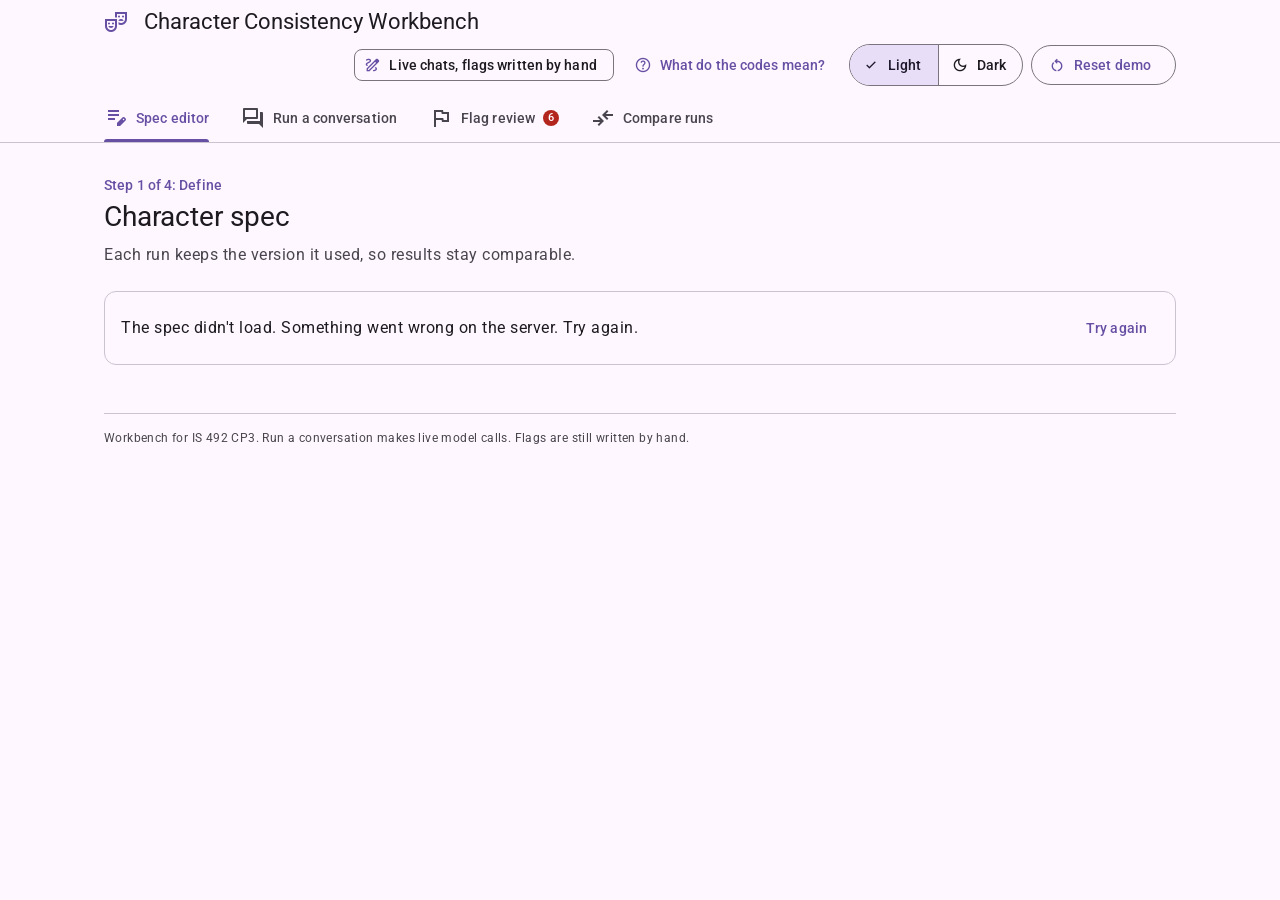
==== app/static/index.html @ c2ab855d "CP3 M2: get a chat in" ====
<!doctype html>
<html lang="en">
<head>
  <meta charset="utf-8">
  <meta name="viewport" content="width=device-width, initial-scale=1">
  <title>Character Consistency Workbench</title>
  <meta name="description" content="Workbench for IS 492 CP3: define, stress-test, diagnose, and repair an AI character.">

  <link rel="preconnect" href="https://fonts.googleapis.com">
  <link rel="preconnect" href="https://fonts.gstatic.com" crossorigin>
  <link rel="stylesheet" href="https://fonts.googleapis.com/css2?family=Roboto:wght@400;500;700&display=swap">
  <link rel="stylesheet" href="https://fonts.googleapis.com/css2?family=Material+Symbols+Outlined:opsz,wght,FILL,GRAD@24,400,0..1,0&display=block">
  <link rel="stylesheet" href="styles.css">
</head>
<body>
  <header class="app-header" id="app-header">
    <div class="app-header__inner">
      <div class="top-app-bar">
        <span class="icon top-app-bar__icon" aria-hidden="true">theater_comedy</span>
        <p class="top-app-bar__title">Character Consistency Workbench</p>
        <div class="top-app-bar__actions">
          <span class="chip chip--icon-leading">
            <span class="icon" aria-hidden="true">draw</span>
            <span>Live chats, flags written by hand</span>
          </span>
          <button type="button" class="btn btn--text btn--icon-leading" data-action="show-codes" aria-haspopup="dialog">
            <span class="icon" aria-hidden="true">help</span>
            <span>What do the codes mean?</span>
          </button>
          <div class="segmented" role="group" aria-label="Theme">
            <button type="button" class="segmented__button" data-action="set-theme" data-theme-choice="light"
              data-icon="light_mode" aria-pressed="true">
              <span class="icon" aria-hidden="true">check</span>
              <span>Light</span>
            </button>
            <button type="button" class="segmented__button" data-action="set-theme" data-theme-choice="dark"
              data-icon="dark_mode" aria-pressed="false">
              <span class="icon" aria-hidden="true">dark_mode</span>
              <span>Dark</span>
            </button>
          </div>
          <button type="button" class="btn btn--outlined btn--icon-leading" id="reset-demo" aria-haspopup="dialog">
            <span class="icon" aria-hidden="true">restart_alt</span>
            <span>Reset demo</span>
          </button>
        </div>
      </div>

      <div class="tabs" role="tablist" aria-label="Workbench screens">
        <button type="button" class="tab" role="tab" id="tab-define" data-screen="define" aria-controls="panel-define" aria-selected="true" tabindex="0">
          <span class="icon" aria-hidden="true">edit_note</span>
          <span>Spec editor</span>
        </button>
        <button type="button" class="tab" role="tab" id="tab-run" data-screen="run" aria-controls="panel-run" aria-selected="false" tabindex="-1">
          <span class="icon" aria-hidden="true">forum</span>
          <span>Run a conversation</span>
        </button>
        <button type="button" class="tab" role="tab" id="tab-diagnose" data-screen="diagnose" aria-controls="panel-diagnose" aria-selected="false" tabindex="-1">
          <span class="icon" aria-hidden="true">flag</span>
          <span>Flag review</span>
          <!-- How many flags still need the creator's call. app.js fills it. -->
          <span class="badge" data-todo-badge aria-hidden="true" hidden></span>
          <span class="visually-hidden" data-todo-label></span>
        </button>
        <button type="button" class="tab" role="tab" id="tab-compare" data-screen="compare" aria-controls="panel-compare" aria-selected="false" tabindex="-1">
          <span class="icon" aria-hidden="true">compare_arrows</span>
          <span>Compare runs</span>
        </button>
      </div>
    </div>
  </header>

  <main class="app-main" id="main">
    <noscript>
      <p class="load-error">The workbench needs JavaScript. Turn it on and reload the page.</p>
    </noscript>

    <section class="screen" id="panel-define" role="tabpanel" aria-labelledby="tab-define" tabindex="0" hidden>
      <p class="screen__step">Step 1 of 4: Define</p>
      <h1 class="screen__title screen__title--with-chip" tabindex="-1">
        <span>Character spec</span>
        <span class="chip" data-spec-version hidden></span>
      </h1>
      <p class="screen__lede">Each run keeps the version it used, so results stay comparable.</p>
      <div class="screen__body" data-screen-body></div>
    </section>

    <section class="screen" id="panel-run" role="tabpanel" aria-labelledby="tab-run" tabindex="0" hidden>
      <p class="screen__step">Step 2 of 4: Stress-test</p>
      <h1 class="screen__title" tabindex="-1">Run a conversation</h1>
      <p class="screen__lede">Run a test script against the spec and watch each reply arrive as the model writes it, or import a saved chat.</p>
      <div class="screen__body" data-screen-body></div>
    </section>

    <section class="screen" id="panel-diagnose" role="tabpanel" aria-labelledby="tab-diagnose" tabindex="0" hidden>
      <p class="screen__step">Step 3 of 4: Diagnose</p>
      <h1 class="screen__title" tabindex="-1">Flag review</h1>
      <p class="screen__lede">The AI proposes flags and shows its evidence. You decide whether each one is a real failure.</p>
      <div class="screen__body" data-screen-body></div>
    </section>

    <section class="screen" id="panel-compare" role="tabpanel" aria-labelledby="tab-compare" tabindex="0" hidden>
      <p class="screen__step">Step 4 of 4: Repair</p>
      <h1 class="screen__title" tabindex="-1">Same script, same spec, different results.</h1>
      <p class="screen__lede">Each chat used the same test script and the same spec version. Flags you overrode on Flag review don't count as breaks.</p>
      <div class="screen__body" data-screen-body></div>
    </section>
  </main>

  <footer class="app-footer">
    <p>Workbench for IS 492 CP3. Run a conversation makes live model calls. Flags are still written by hand.</p>
  </footer>

  <div class="snackbar" id="snackbar" role="status" aria-live="polite" aria-atomic="true"></div>
  <div class="visually-hidden" id="announcer" role="status" aria-live="polite" aria-atomic="true"></div>
  <!-- One shared tooltip. Its text is also in each element's accessible name,
       so screen readers skip this copy. -->
  <div class="tooltip" id="tooltip" aria-hidden="true" hidden></div>

  <dialog class="dialog" id="reset-dialog" aria-labelledby="reset-dialog-title" aria-describedby="reset-dialog-text">
    <form method="dialog">
      <h2 class="dialog__headline" id="reset-dialog-title">Reset the demo?</h2>
      <p class="dialog__content" id="reset-dialog-text">This clears your decisions and reasons on Flag review, stops any reply that is streaming, and brings back the starting flags. Saved chats and spec versions stay, and unsaved spec edits are lost. You can't undo this.</p>
      <div class="dialog__actions">
        <button type="submit" class="btn btn--text" value="cancel" autofocus>Cancel</button>
        <button type="submit" class="btn btn--text" value="reset">Reset</button>
      </div>
    </form>
  </dialog>

  <dialog class="dialog" id="discard-spec-dialog" aria-labelledby="discard-spec-title" aria-describedby="discard-spec-text">
    <form method="dialog">
      <h2 class="dialog__headline" id="discard-spec-title">Discard your changes?</h2>
      <p class="dialog__content" id="discard-spec-text">Your edits will be lost. Saved versions stay as they are.</p>
      <div class="dialog__actions">
        <button type="submit" class="btn btn--text" value="keep" autofocus>Keep editing</button>
        <button type="submit" class="btn btn--text" value="discard">Discard</button>
      </div>
    </form>
  </dialog>

  <dialog class="dialog" id="codes-dialog" aria-labelledby="codes-title">
    <h2 class="dialog__headline" id="codes-title">What the codes mean</h2>
    <div class="dialog__content codes">
      <section aria-labelledby="codes-scenarios">
        <h3 class="codes__title" id="codes-scenarios">Scenarios</h3>
        <p>T is a typical case, E an edge case, and F a failure case. T1 is a normal chat, T2 reviewing a transcript, E1 a long chat, E2 an emotional chat, F1 "you're an AI," and F2 things Harry can't know yet.</p>
      </section>
      <section aria-labelledby="codes-lines">
        <h3 class="codes__title" id="codes-lines">Spec lines</h3>
        <p>C is a canon fact, R a relationship, K a knowledge limit, and B a behavior rule. So K2 is knowledge-limit line 2.</p>
      </section>
      <section aria-labelledby="codes-chats">
        <h3 class="codes__title" id="codes-chats">Chats</h3>
        <p>The tool code, then the scenario. CLA is Claude, GPT is ChatGPT, and GEM is Gemini, so CLA-F2 is Claude running F2.</p>
      </section>
    </div>
    <form method="dialog" class="dialog__actions">
      <button type="submit" class="btn btn--text" autofocus>Close</button>
    </form>
  </dialog>

  <!-- Import a chat. app.js draws the body each time the dialog opens. Only
       Cancel closes it by itself; Preview and Import wait for the server. -->
  <dialog class="dialog dialog--import" id="import-dialog" aria-labelledby="import-dialog-title">
    <h2 class="dialog__headline" id="import-dialog-title">Import a chat</h2>
    <div class="dialog__content import" data-import-body></div>
    <div class="dialog__actions">
      <form method="dialog">
        <button type="submit" class="btn btn--text" value="cancel">Cancel</button>
      </form>
      <button type="button" class="btn btn--text" data-action="preview-import">Preview</button>
      <button type="button" class="btn btn--filled" data-action="confirm-import">Import</button>
    </div>
  </dialog>

  <dialog class="side-sheet" id="citing-flags-sheet" aria-labelledby="citing-flags-title">
    <div class="side-sheet__header">
      <h2 class="side-sheet__title" id="citing-flags-title">Flags that cite this line</h2>
      <form method="dialog">
        <button type="submit" class="btn btn--text">Close</button>
      </form>
    </div>
    <div class="side-sheet__body" data-sheet-body></div>
  </dialog>

  <script src="data.js"></script>
  <script src="api.js"></script>
  <script src="app.js"></script>
</body>
</html>
---- app/static/styles.css ----
/*
  Character Consistency Workbench: CP2 prototype styles

  Built on Google Material 3 (m3.material.io):
    1. Tokens: baseline light color scheme, type scale, shape, elevation,
       state layers, and motion, named after the M3 tokens
    2. Base and layout
    3. Components: top app bar, tabs, buttons, cards, chips, outlined text
       field, dialog, side sheet, snackbar
    4. Screens: layout that belongs to one screen
    5. Window sizes and reduced motion
*/

/* 1. Tokens ================================================================ */

:root {
  /* Native controls (select lists, scrollbars, checkboxes) follow the theme */
  color-scheme: light;

  /* Color: M3 baseline scheme, light (values from Material Web's baseline tokens) */
  --md-sys-color-primary: #6750a4;
  --md-sys-color-on-primary: #ffffff;
  --md-sys-color-primary-container: #eaddff;
  --md-sys-color-on-primary-container: #21005d;
  --md-sys-color-primary-fixed: #eaddff;
  --md-sys-color-primary-fixed-dim: #d0bcff;
  --md-sys-color-on-primary-fixed: #21005d;
  --md-sys-color-on-primary-fixed-variant: #4f378b;
  --md-sys-color-inverse-primary: #d0bcff;
  --md-sys-color-secondary: #625b71;
  --md-sys-color-on-secondary: #ffffff;
  --md-sys-color-secondary-container: #e8def8;
  --md-sys-color-on-secondary-container: #1d192b;
  --md-sys-color-secondary-fixed: #e8def8;
  --md-sys-color-secondary-fixed-dim: #ccc2dc;
  --md-sys-color-on-secondary-fixed: #1d192b;
  --md-sys-color-on-secondary-fixed-variant: #4a4458;
  --md-sys-color-tertiary: #7d5260;
  --md-sys-color-on-tertiary: #ffffff;
  --md-sys-color-tertiary-container: #ffd8e4;
  --md-sys-color-on-tertiary-container: #31111d;
  --md-sys-color-tertiary-fixed: #ffd8e4;
  --md-sys-color-tertiary-fixed-dim: #efb8c8;
  --md-sys-color-on-tertiary-fixed: #31111d;
  --md-sys-color-on-tertiary-fixed-variant: #633b48;
  --md-sys-color-error: #b3261e;
  --md-sys-color-on-error: #ffffff;
  --md-sys-color-error-container: #f9dedc;
  --md-sys-color-on-error-container: #410e0b;
  --md-sys-color-background: #fef7ff;
  --md-sys-color-on-background: #1d1b20;
  --md-sys-color-surface: #fef7ff;
  --md-sys-color-on-surface: #1d1b20;
  --md-sys-color-surface-variant: #e7e0ec;
  --md-sys-color-on-surface-variant: #49454f;
  --md-sys-color-surface-dim: #ded8e1;
  --md-sys-color-surface-bright: #fef7ff;
  --md-sys-color-surface-container-lowest: #ffffff;
  --md-sys-color-surface-container-low: #f7f2fa;
  --md-sys-color-surface-container: #f3edf7;
  --md-sys-color-surface-container-high: #ece6f0;
  --md-sys-color-surface-container-highest: #e6e0e9;
  --md-sys-color-surface-tint: #6750a4;
  --md-sys-color-inverse-surface: #322f35;
  --md-sys-color-inverse-on-surface: #f5eff7;
  --md-sys-color-outline: #79747e;
  --md-sys-color-outline-variant: #cac4d0;
  --md-sys-color-shadow: #000000;
  --md-sys-color-scrim: #000000;

  /* Typeface: Roboto, with system fallbacks */
  --md-ref-typeface-brand: "Roboto", system-ui, -apple-system, "Segoe UI", Arial, sans-serif;
  --md-ref-typeface-plain: "Roboto", system-ui, -apple-system, "Segoe UI", Arial, sans-serif;

  /* Type scale: size, line height, weight, and tracking for each M3 role */
  --md-sys-typescale-display-large-size: 3.5625rem;
  --md-sys-typescale-display-large-line-height: 4rem;
  --md-sys-typescale-display-large-weight: 400;
  --md-sys-typescale-display-large-tracking: -0.25px;
  --md-sys-typescale-display-medium-size: 2.8125rem;
  --md-sys-typescale-display-medium-line-height: 3.25rem;
  --md-sys-typescale-display-medium-weight: 400;
  --md-sys-typescale-display-medium-tracking: 0;
  --md-sys-typescale-display-small-size: 2.25rem;
  --md-sys-typescale-display-small-line-height: 2.75rem;
  --md-sys-typescale-display-small-weight: 400;
  --md-sys-typescale-display-small-tracking: 0;
  --md-sys-typescale-headline-large-size: 2rem;
  --md-sys-typescale-headline-large-line-height: 2.5rem;
  --md-sys-typescale-headline-large-weight: 400;
  --md-sys-typescale-headline-large-tracking: 0;
  --md-sys-typescale-headline-medium-size: 1.75rem;
  --md-sys-typescale-headline-medium-line-height: 2.25rem;
  --md-sys-typescale-headline-medium-weight: 400;
  --md-sys-typescale-headline-medium-tracking: 0;
  --md-sys-typescale-headline-small-size: 1.5rem;
  --md-sys-typescale-headline-small-line-height: 2rem;
  --md-sys-typescale-headline-small-weight: 400;
  --md-sys-typescale-headline-small-tracking: 0;
  --md-sys-typescale-title-large-size: 1.375rem;
  --md-sys-typescale-title-large-line-height: 1.75rem;
  --md-sys-typescale-title-large-weight: 400;
  --md-sys-typescale-title-large-tracking: 0;
  --md-sys-typescale-title-medium-size: 1rem;
  --md-sys-typescale-title-medium-line-height: 1.5rem;
  --md-sys-typescale-title-medium-weight: 500;
  --md-sys-typescale-title-medium-tracking: 0.15px;
  --md-sys-typescale-title-small-size: 0.875rem;
  --md-sys-typescale-title-small-line-height: 1.25rem;
  --md-sys-typescale-title-small-weight: 500;
  --md-sys-typescale-title-small-tracking: 0.1px;
  --md-sys-typescale-body-large-size: 1rem;
  --md-sys-typescale-body-large-line-height: 1.5rem;
  --md-sys-typescale-body-large-weight: 400;
  --md-sys-typescale-body-large-tracking: 0.5px;
  --md-sys-typescale-body-medium-size: 0.875rem;
  --md-sys-typescale-body-medium-line-height: 1.25rem;
  --md-sys-typescale-body-medium-weight: 400;
  --md-sys-typescale-body-medium-tracking: 0.25px;
  --md-sys-typescale-body-small-size: 0.75rem;
  --md-sys-typescale-body-small-line-height: 1rem;
  --md-sys-typescale-body-small-weight: 400;
  --md-sys-typescale-body-small-tracking: 0.4px;
  --md-sys-typescale-label-large-size: 0.875rem;
  --md-sys-typescale-label-large-line-height: 1.25rem;
  --md-sys-typescale-label-large-weight: 500;
  --md-sys-typescale-label-large-tracking: 0.1px;
  --md-sys-typescale-label-medium-size: 0.75rem;
  --md-sys-typescale-label-medium-line-height: 1rem;
  --md-sys-typescale-label-medium-weight: 500;
  --md-sys-typescale-label-medium-tracking: 0.5px;
  --md-sys-typescale-label-small-size: 0.6875rem;
  --md-sys-typescale-label-small-line-height: 1rem;
  --md-sys-typescale-label-small-weight: 500;
  --md-sys-typescale-label-small-tracking: 0.5px;

  /* Shape: corner radius scale */
  --md-sys-shape-corner-none: 0;
  --md-sys-shape-corner-extra-small: 4px;
  --md-sys-shape-corner-small: 8px;
  --md-sys-shape-corner-medium: 12px;
  --md-sys-shape-corner-large: 16px;
  --md-sys-shape-corner-extra-large: 28px;
  --md-sys-shape-corner-full: 9999px;

  /* Elevation: M3 shadow levels */
  --md-sys-elevation-level0: none;
  --md-sys-elevation-level1: 0 1px 2px 0 rgb(0 0 0 / 0.3), 0 1px 3px 1px rgb(0 0 0 / 0.15);
  --md-sys-elevation-level2: 0 1px 2px 0 rgb(0 0 0 / 0.3), 0 2px 6px 2px rgb(0 0 0 / 0.15);
  --md-sys-elevation-level3: 0 1px 3px 0 rgb(0 0 0 / 0.3), 0 4px 8px 3px rgb(0 0 0 / 0.15);

  /* State layers: opacity of the overlay on hover, focus, and press */
  --md-sys-state-hover-state-layer-opacity: 0.08;
  --md-sys-state-focus-state-layer-opacity: 0.1;
  --md-sys-state-pressed-state-layer-opacity: 0.1;

  /* Motion */
  --md-sys-motion-easing-standard: cubic-bezier(0.2, 0, 0, 1);
  --md-sys-motion-easing-emphasized-decelerate: cubic-bezier(0.05, 0.7, 0.1, 1);
  --md-sys-motion-easing-emphasized-accelerate: cubic-bezier(0.3, 0, 0.8, 0.15);
  --md-sys-motion-duration-short2: 100ms;
  --md-sys-motion-duration-short4: 200ms;
  --md-sys-motion-duration-medium2: 300ms;
  --md-sys-motion-duration-medium4: 400ms;

  /* App helpers (not M3 tokens) ------------------------------------------- */

  /* Shorthands for the font property, built from the type scale above */
  --type-display-large: var(--md-sys-typescale-display-large-weight) var(--md-sys-typescale-display-large-size) / var(--md-sys-typescale-display-large-line-height) var(--md-ref-typeface-brand);
  --type-display-medium: var(--md-sys-typescale-display-medium-weight) var(--md-sys-typescale-display-medium-size) / var(--md-sys-typescale-display-medium-line-height) var(--md-ref-typeface-brand);
  --type-display-small: var(--md-sys-typescale-display-small-weight) var(--md-sys-typescale-display-small-size) / var(--md-sys-typescale-display-small-line-height) var(--md-ref-typeface-brand);
  --type-headline-large: var(--md-sys-typescale-headline-large-weight) var(--md-sys-typescale-headline-large-size) / var(--md-sys-typescale-headline-large-line-height) var(--md-ref-typeface-brand);
  --type-headline-medium: var(--md-sys-typescale-headline-medium-weight) var(--md-sys-typescale-headline-medium-size) / var(--md-sys-typescale-headline-medium-line-height) var(--md-ref-typeface-brand);
  --type-headline-small: var(--md-sys-typescale-headline-small-weight) var(--md-sys-typescale-headline-small-size) / var(--md-sys-typescale-headline-small-line-height) var(--md-ref-typeface-brand);
  --type-title-large: var(--md-sys-typescale-title-large-weight) var(--md-sys-typescale-title-large-size) / var(--md-sys-typescale-title-large-line-height) var(--md-ref-typeface-brand);
  --type-title-medium: var(--md-sys-typescale-title-medium-weight) var(--md-sys-typescale-title-medium-size) / var(--md-sys-typescale-title-medium-line-height) var(--md-ref-typeface-plain);
  --type-title-small: var(--md-sys-typescale-title-small-weight) var(--md-sys-typescale-title-small-size) / var(--md-sys-typescale-title-small-line-height) var(--md-ref-typeface-plain);
  --type-body-large: var(--md-sys-typescale-body-large-weight) var(--md-sys-typescale-body-large-size) / var(--md-sys-typescale-body-large-line-height) var(--md-ref-typeface-plain);
  --type-body-medium: var(--md-sys-typescale-body-medium-weight) var(--md-sys-typescale-body-medium-size) / var(--md-sys-typescale-body-medium-line-height) var(--md-ref-typeface-plain);
  --type-body-small: var(--md-sys-typescale-body-small-weight) var(--md-sys-typescale-body-small-size) / var(--md-sys-typescale-body-small-line-height) var(--md-ref-typeface-plain);
  --type-label-large: var(--md-sys-typescale-label-large-weight) var(--md-sys-typescale-label-large-size) / var(--md-sys-typescale-label-large-line-height) var(--md-ref-typeface-plain);
  --type-label-medium: var(--md-sys-typescale-label-medium-weight) var(--md-sys-typescale-label-medium-size) / var(--md-sys-typescale-label-medium-line-height) var(--md-ref-typeface-plain);
  --type-label-small: var(--md-sys-typescale-label-small-weight) var(--md-sys-typescale-label-small-size) / var(--md-sys-typescale-label-small-line-height) var(--md-ref-typeface-plain);

  /* Layout: page margin follows the M3 window size classes (see section 5) */
  --app-margin: 16px;
  --app-content-max: 1120px;

  /* Height of the sticky header. app.js measures it and keeps this current. */
  --app-header-height: 7rem;

  /* The floating label of a text field covers the outline with this color,
     so it has to match whatever the field sits on. Cards and dialogs reset it. */
  --field-label-bg: var(--md-sys-color-surface);
}

/* Dark theme: the M3 baseline dark scheme. app.js sets data-theme on <html>
   from the system setting, or from the Light and Dark buttons in the top bar.
   Every color below the tokens comes from these roles, so nothing else
   needs a dark version. */
:root[data-theme="dark"] {
  color-scheme: dark;
  --md-sys-color-primary: #d0bcff;
  --md-sys-color-on-primary: #381e72;
  --md-sys-color-primary-container: #4f378b;
  --md-sys-color-on-primary-container: #eaddff;
  --md-sys-color-primary-fixed: #eaddff;
  --md-sys-color-primary-fixed-dim: #d0bcff;
  --md-sys-color-on-primary-fixed: #21005d;
  --md-sys-color-on-primary-fixed-variant: #4f378b;
  --md-sys-color-inverse-primary: #6750a4;
  --md-sys-color-secondary: #ccc2dc;
  --md-sys-color-on-secondary: #332d41;
  --md-sys-color-secondary-container: #4a4458;
  --md-sys-color-on-secondary-container: #e8def8;
  --md-sys-color-secondary-fixed: #e8def8;
  --md-sys-color-secondary-fixed-dim: #ccc2dc;
  --md-sys-color-on-secondary-fixed: #1d192b;
  --md-sys-color-on-secondary-fixed-variant: #4a4458;
  --md-sys-color-tertiary: #efb8c8;
  --md-sys-color-on-tertiary: #492532;
  --md-sys-color-tertiary-container: #633b48;
  --md-sys-color-on-tertiary-container: #ffd8e4;
  --md-sys-color-tertiary-fixed: #ffd8e4;
  --md-sys-color-tertiary-fixed-dim: #efb8c8;
  --md-sys-color-on-tertiary-fixed: #31111d;
  --md-sys-color-on-tertiary-fixed-variant: #633b48;
  --md-sys-color-error: #f2b8b5;
  --md-sys-color-on-error: #601410;
  --md-sys-color-error-container: #8c1d18;
  --md-sys-color-on-error-container: #f9dedc;
  --md-sys-color-background: #141218;
  --md-sys-color-on-background: #e6e0e9;
  --md-sys-color-surface: #141218;
  --md-sys-color-on-surface: #e6e0e9;
  --md-sys-color-surface-variant: #49454f;
  --md-sys-color-on-surface-variant: #cac4d0;
  --md-sys-color-surface-dim: #141218;
  --md-sys-color-surface-bright: #3b383e;
  --md-sys-color-surface-container-lowest: #0f0d13;
  --md-sys-color-surface-container-low: #1d1b20;
  --md-sys-color-surface-container: #211f26;
  --md-sys-color-surface-container-high: #2b2930;
  --md-sys-color-surface-container-highest: #36343b;
  --md-sys-color-surface-tint: #d0bcff;
  --md-sys-color-inverse-surface: #e6e0e9;
  --md-sys-color-inverse-on-surface: #322f35;
  --md-sys-color-outline: #938f99;
  --md-sys-color-outline-variant: #49454f;
  --md-sys-color-shadow: #000000;
  --md-sys-color-scrim: #000000;
}

/* Typescale utility classes, named like Material Web's */
.md-typescale-display-large { font: var(--type-display-large); letter-spacing: var(--md-sys-typescale-display-large-tracking); }
.md-typescale-display-medium { font: var(--type-display-medium); letter-spacing: var(--md-sys-typescale-display-medium-tracking); }
.md-typescale-display-small { font: var(--type-display-small); letter-spacing: var(--md-sys-typescale-display-small-tracking); }
.md-typescale-headline-large { font: var(--type-headline-large); letter-spacing: var(--md-sys-typescale-headline-large-tracking); }
.md-typescale-headline-medium { font: var(--type-headline-medium); letter-spacing: var(--md-sys-typescale-headline-medium-tracking); }
.md-typescale-headline-small { font: var(--type-headline-small); letter-spacing: var(--md-sys-typescale-headline-small-tracking); }
.md-typescale-title-large { font: var(--type-title-large); letter-spacing: var(--md-sys-typescale-title-large-tracking); }
.md-typescale-title-medium { font: var(--type-title-medium); letter-spacing: var(--md-sys-typescale-title-medium-tracking); }
.md-typescale-title-small { font: var(--type-title-small); letter-spacing: var(--md-sys-typescale-title-small-tracking); }
.md-typescale-body-large { font: var(--type-body-large); letter-spacing: var(--md-sys-typescale-body-large-tracking); }
.md-typescale-body-medium { font: var(--type-body-medium); letter-spacing: var(--md-sys-typescale-body-medium-tracking); }
.md-typescale-body-small { font: var(--type-body-small); letter-spacing: var(--md-sys-typescale-body-small-tracking); }
.md-typescale-label-large { font: var(--type-label-large); letter-spacing: var(--md-sys-typescale-label-large-tracking); }
.md-typescale-label-medium { font: var(--type-label-medium); letter-spacing: var(--md-sys-typescale-label-medium-tracking); }
.md-typescale-label-small { font: var(--type-label-small); letter-spacing: var(--md-sys-typescale-label-small-tracking); }

/* 2. Base and layout ======================================================= */

*,
*::before,
*::after {
  box-sizing: border-box;
}

html {
  -webkit-text-size-adjust: 100%;
  text-size-adjust: 100%;
  /* Keeps anything scrolled into view clear of the sticky header */
  scroll-padding-top: calc(var(--app-header-height) + 16px);
}

body {
  margin: 0;
  min-height: 100vh;
  background: var(--md-sys-color-surface);
  color: var(--md-sys-color-on-surface);
  font: var(--type-body-large);
  letter-spacing: var(--md-sys-typescale-body-large-tracking);
  -webkit-font-smoothing: antialiased;
  -moz-osx-font-smoothing: grayscale;
}

h1,
h2,
h3,
h4,
p {
  margin: 0;
}

button,
input,
textarea,
select {
  font: inherit;
  letter-spacing: inherit;
  color: inherit;
}

img {
  max-width: 100%;
}

/* Reply text from the chat logs keeps its line breaks. Only put this on an
   element that holds nothing but that text, or template newlines show too. */
.keep-lines {
  white-space: pre-line;
}

/* Search matches and quoted evidence */
mark {
  border-radius: 2px;
  background: var(--md-sys-color-tertiary-container);
  color: var(--md-sys-color-on-tertiary-container);
}

[hidden] {
  display: none !important;
}

/* Keyboard focus: the M3 focus ring, 3px in the secondary color */
:focus-visible {
  outline: 3px solid var(--md-sys-color-secondary);
  outline-offset: 2px;
}

.visually-hidden {
  position: absolute !important;
  width: 1px;
  height: 1px;
  margin: -1px;
  padding: 0;
  overflow: hidden;
  clip: rect(0 0 0 0);
  white-space: nowrap;
  border: 0;
}

/* Material Symbols. Icons are decorative (aria-hidden) and always sit next to
   visible text. They stay hidden until app.js confirms the icon font loaded,
   so an offline page never shows raw names like "restart_alt". */
.icon {
  display: inline-block;
  flex-shrink: 0;
  width: 1em;
  height: 1em;
  overflow: hidden;
  font-family: "Material Symbols Outlined";
  font-weight: normal;
  font-style: normal;
  font-size: 24px;
  line-height: 1;
  letter-spacing: normal;
  text-transform: none;
  white-space: nowrap;
  word-wrap: normal;
  direction: ltr;
  font-feature-settings: "liga";
  font-variation-settings: "FILL" 0;
  -webkit-font-smoothing: antialiased;
  user-select: none;
  visibility: hidden;
}

.icons-ready .icon {
  visibility: visible;
}

.icon--filled {
  font-variation-settings: "FILL" 1;
}

/* Screens: one per tab */
.screen {
  max-width: var(--app-content-max);
  margin: 0 auto;
  padding: 24px var(--app-margin) 48px;
}

/* The panel can take focus (it starts with plain text), so its ring sits inside */
.screen:focus-visible {
  outline-offset: -3px;
}

.screen__step {
  font: var(--type-label-large);
  letter-spacing: var(--md-sys-typescale-label-large-tracking);
  color: var(--md-sys-color-primary);
}

.screen__title {
  margin-top: 4px;
  font: var(--type-headline-medium);
  letter-spacing: var(--md-sys-typescale-headline-medium-tracking);
  color: var(--md-sys-color-on-surface);
}

/* A heading followed by a chip, like "Character spec v1" */
.screen__title--with-chip {
  display: flex;
  flex-wrap: wrap;
  align-items: center;
  gap: 8px 12px;
}

/* The heading takes focus after a screen change, but it is not a control */
.screen__title:focus {
  outline: none;
}

.screen__lede {
  max-width: 70ch;
  margin-top: 8px;
  color: var(--md-sys-color-on-surface-variant);
}

.screen__body {
  margin-top: 24px;
}

.load-error {
  max-width: var(--app-content-max);
  margin: 24px auto;
  padding: 0 var(--app-margin);
  color: var(--md-sys-color-error);
}

/* Footer on every screen */
.app-footer {
  max-width: var(--app-content-max);
  margin: 0 auto;
  padding: 0 var(--app-margin) 32px;
}

.app-footer p {
  padding-top: 16px;
  border-top: 1px solid var(--md-sys-color-outline-variant);
  color: var(--md-sys-color-on-surface-variant);
  font: var(--type-body-small);
  letter-spacing: var(--md-sys-typescale-body-small-tracking);
}

/* 3. Components ============================================================ */

/* Top app bar (M3 small) and tabs share one sticky header ------------------ */

.app-header {
  position: sticky;
  top: 0;
  z-index: 10;
  background: var(--md-sys-color-surface);
  border-bottom: 1px solid var(--md-sys-color-outline-variant);
  transition: background-color var(--md-sys-motion-duration-short4) var(--md-sys-motion-easing-standard);
}

/* M3: the bar changes to surface-container once content scrolls under it */
.app-header.is-scrolled {
  background: var(--md-sys-color-surface-container);
}

.app-header__inner {
  max-width: var(--app-content-max);
  margin: 0 auto;
  padding: 0 var(--app-margin);
}

.top-app-bar {
  display: flex;
  flex-wrap: wrap;
  align-items: center;
  gap: 8px 16px;
  min-height: 64px;
  padding: 8px 0;
}

.top-app-bar__icon {
  color: var(--md-sys-color-primary);
}

.top-app-bar__title {
  flex: 1 1 auto;
  min-width: 0;
  font: var(--type-title-large);
  letter-spacing: var(--md-sys-typescale-title-large-tracking);
  color: var(--md-sys-color-on-surface);
}

.top-app-bar__actions {
  display: flex;
  flex-wrap: wrap;
  align-items: center;
  gap: 8px;
  margin-left: auto;
}

/* Primary tabs ------------------------------------------------------------- */
/* The selected tab shows a 3px indicator and a filled icon, not just a color. */

.tabs {
  --tab-padding: 16px;
  position: relative;
  display: flex;
  margin: 0 calc(var(--tab-padding) * -1);
  overflow-x: auto;
  scrollbar-width: none;
}

.tabs::-webkit-scrollbar {
  display: none;
}

.tab {
  position: relative;
  isolation: isolate;
  display: inline-flex;
  flex: 0 0 auto;
  align-items: center;
  justify-content: center;
  gap: 8px;
  min-height: 48px;
  padding: 0 var(--tab-padding);
  border: 0;
  background: transparent;
  color: var(--md-sys-color-on-surface-variant);
  font: var(--type-title-small);
  letter-spacing: var(--md-sys-typescale-title-small-tracking);
  white-space: nowrap;
  cursor: pointer;
  -webkit-tap-highlight-color: transparent;
}

.tab::before {
  content: "";
  position: absolute;
  inset: 0;
  z-index: -1;
  background: currentColor;
  opacity: 0;
  transition: opacity var(--md-sys-motion-duration-short2) linear;
}

.tab:hover::before {
  opacity: var(--md-sys-state-hover-state-layer-opacity);
}

.tab:active::before {
  opacity: var(--md-sys-state-pressed-state-layer-opacity);
}

/* The tab row clips anything outside it, so the ring goes inside the tab */
.tab:focus-visible {
  outline-offset: -3px;
}

.tab[aria-selected="true"] {
  color: var(--md-sys-color-primary);
}

.tab[aria-selected="true"] .icon {
  font-variation-settings: "FILL" 1;
}

/* Badge (M3 large badge): the number of open items, in the error role.
   Here it counts the flags that still need the creator's call. */
.badge {
  display: inline-flex;
  align-items: center;
  justify-content: center;
  min-width: 16px;
  height: 16px;
  padding: 0 4px;
  border-radius: var(--md-sys-shape-corner-full);
  background: var(--md-sys-color-error);
  color: var(--md-sys-color-on-error);
  font: var(--type-label-small);
  letter-spacing: var(--md-sys-typescale-label-small-tracking);
}

.tab[aria-selected="true"]::after {
  content: "";
  position: absolute;
  right: var(--tab-padding);
  bottom: 0;
  left: var(--tab-padding);
  height: 3px;
  border-radius: 3px 3px 0 0;
  background: var(--md-sys-color-primary);
}

/* Buttons: filled, outlined, text ------------------------------------------ */
/* Add btn--icon-leading when the label starts with an icon. */

.btn {
  position: relative;
  isolation: isolate;
  display: inline-flex;
  align-items: center;
  justify-content: center;
  gap: 8px;
  min-height: 40px;
  padding: 0 24px;
  border: 0;
  border-radius: var(--md-sys-shape-corner-full);
  background: transparent;
  font: var(--type-label-large);
  letter-spacing: var(--md-sys-typescale-label-large-tracking);
  text-decoration: none;
  white-space: nowrap;
  cursor: pointer;
  user-select: none;
  -webkit-tap-highlight-color: transparent;
  transition: box-shadow var(--md-sys-motion-duration-short4) var(--md-sys-motion-easing-standard);
}

/* State layer: a tint in the label color that shows hover, focus, and press */
.btn::before {
  content: "";
  position: absolute;
  inset: 0;
  z-index: -1;
  border-radius: inherit;
  background: currentColor;
  opacity: 0;
  transition: opacity var(--md-sys-motion-duration-short2) linear;
  pointer-events: none;
}

.btn:hover::before {
  opacity: var(--md-sys-state-hover-state-layer-opacity);
}

.btn:focus-visible::before {
  opacity: var(--md-sys-state-focus-state-layer-opacity);
}

.btn:active::before {
  opacity: var(--md-sys-state-pressed-state-layer-opacity);
}

.btn .icon {
  font-size: 18px;
}

.btn--icon-leading {
  padding-left: 16px;
}

.btn--filled {
  background: var(--md-sys-color-primary);
  color: var(--md-sys-color-on-primary);
}

.btn--filled:hover {
  box-shadow: var(--md-sys-elevation-level1);
}

.btn--outlined {
  border: 1px solid var(--md-sys-color-outline);
  color: var(--md-sys-color-primary);
}

.btn--text {
  padding: 0 12px;
  color: var(--md-sys-color-primary);
}

.btn--text.btn--icon-leading {
  padding: 0 16px 0 12px;
}

/* aria-disabled="true" looks the same as disabled but stays focusable, for a
   button whose hint explains when it turns on (like Agree on Flag review). */
.btn:disabled,
.btn[aria-disabled="true"] {
  color: color-mix(in srgb, var(--md-sys-color-on-surface) 38%, transparent);
  box-shadow: none;
  cursor: default;
}

.btn:disabled::before,
.btn[aria-disabled="true"]::before {
  display: none;
}

.btn--filled:disabled,
.btn--filled[aria-disabled="true"] {
  background: color-mix(in srgb, var(--md-sys-color-on-surface) 12%, transparent);
}

.btn--outlined:disabled,
.btn--outlined[aria-disabled="true"] {
  border-color: color-mix(in srgb, var(--md-sys-color-on-surface) 12%, transparent);
}

/* Cards: outlined, filled, elevated ---------------------------------------- */

.card {
  display: block;
  padding: 16px;
  border-radius: var(--md-sys-shape-corner-medium);
  background: var(--md-sys-color-surface);
  color: var(--md-sys-color-on-surface);
}

.card--outlined {
  border: 1px solid var(--md-sys-color-outline-variant);
}

.card--filled {
  --field-label-bg: var(--md-sys-color-surface-container-highest);
  background: var(--md-sys-color-surface-container-highest);
}

.card--elevated {
  --field-label-bg: var(--md-sys-color-surface-container-low);
  background: var(--md-sys-color-surface-container-low);
  box-shadow: var(--md-sys-elevation-level1);
}

/* Chips -------------------------------------------------------------------- */
/* <span class="chip"> is a static label. <button class="chip chip--assist">
   is an action. <button class="chip chip--filter" aria-pressed="..."> is a
   toggle; when selected it should also show a check icon, so the state is
   never shown by color alone. Add chip--icon-leading when it starts with an icon. */

.chip {
  position: relative;
  isolation: isolate;
  display: inline-flex;
  align-items: center;
  gap: 8px;
  height: 32px;
  padding: 0 16px;
  border: 1px solid var(--md-sys-color-outline);
  border-radius: var(--md-sys-shape-corner-small);
  background: transparent;
  color: var(--md-sys-color-on-surface);
  font: var(--type-label-large);
  letter-spacing: var(--md-sys-typescale-label-large-tracking);
  white-space: nowrap;
  vertical-align: middle;
}

.chip .icon {
  font-size: 18px;
  color: var(--md-sys-color-primary);
}

.chip--icon-leading {
  padding-left: 8px;
}

.chip--icon-trailing {
  padding-right: 8px;
}

button.chip {
  cursor: pointer;
  -webkit-tap-highlight-color: transparent;
}

button.chip::before {
  content: "";
  position: absolute;
  inset: 0;
  z-index: -1;
  border-radius: inherit;
  background: currentColor;
  opacity: 0;
  transition: opacity var(--md-sys-motion-duration-short2) linear;
  pointer-events: none;
}

button.chip:hover::before {
  opacity: var(--md-sys-state-hover-state-layer-opacity);
}

button.chip:focus-visible::before {
  opacity: var(--md-sys-state-focus-state-layer-opacity);
}

button.chip:active::before {
  opacity: var(--md-sys-state-pressed-state-layer-opacity);
}

.chip--filter {
  color: var(--md-sys-color-on-surface-variant);
}

.chip--filter[aria-pressed="true"] {
  border-color: transparent;
  background: var(--md-sys-color-secondary-container);
  color: var(--md-sys-color-on-secondary-container);
}

.chip--filter[aria-pressed="true"] .icon {
  color: var(--md-sys-color-on-secondary-container);
}

/* Segmented buttons (M3), used for the Light and Dark theme picker. The
   selected one shows a check icon as well as a fill. */

.segmented {
  display: inline-flex;
  border: 1px solid var(--md-sys-color-outline);
  border-radius: var(--md-sys-shape-corner-full);
  overflow: hidden;
}

.segmented__button {
  position: relative;
  isolation: isolate;
  display: inline-flex;
  align-items: center;
  gap: 8px;
  min-height: 40px;
  padding: 0 16px 0 12px;
  border: 0;
  background: transparent;
  color: var(--md-sys-color-on-surface);
  font: var(--type-label-large);
  letter-spacing: var(--md-sys-typescale-label-large-tracking);
  white-space: nowrap;
  cursor: pointer;
  -webkit-tap-highlight-color: transparent;
}

.segmented__button + .segmented__button {
  border-left: 1px solid var(--md-sys-color-outline);
}

.segmented__button::before {
  content: "";
  position: absolute;
  inset: 0;
  z-index: -1;
  background: currentColor;
  opacity: 0;
  transition: opacity var(--md-sys-motion-duration-short2) linear;
  pointer-events: none;
}

.segmented__button:hover::before {
  opacity: var(--md-sys-state-hover-state-layer-opacity);
}

.segmented__button:active::before {
  opacity: var(--md-sys-state-pressed-state-layer-opacity);
}

/* The group clips its rounded corners, so the ring goes inside the button */
.segmented__button:focus-visible {
  outline-offset: -3px;
}

.segmented__button[aria-pressed="true"] {
  background: var(--md-sys-color-secondary-container);
  color: var(--md-sys-color-on-secondary-container);
}

.segmented__button .icon {
  font-size: 18px;
}

/* Outlined text field ------------------------------------------------------ */
/* Markup: the label comes after the field, and the field needs placeholder=" "
   so the label can tell when the field is empty.
     <div class="text-field">
       <textarea class="text-field__input" id="x" placeholder=" "></textarea>
       <label class="text-field__label" for="x">Label</label>
       <p class="text-field__support">Supporting text</p>
     </div>
   Add text-field--error for an error; say what is wrong in the supporting text too.
   For a leading icon, add text-field--icon-leading and put
   <span class="icon text-field__icon" aria-hidden="true"> before the field. */

.text-field {
  position: relative;
  display: block;
}

.text-field__input {
  display: block;
  width: 100%;
  min-height: 56px;
  margin: 0;
  padding: 15px 16px;
  border: 1px solid var(--md-sys-color-outline);
  border-radius: var(--md-sys-shape-corner-extra-small);
  background: transparent;
  color: var(--md-sys-color-on-surface);
  font: var(--type-body-large);
  letter-spacing: var(--md-sys-typescale-body-large-tracking);
  caret-color: var(--md-sys-color-primary);
  resize: vertical;
  -webkit-appearance: none;
  appearance: none;
}

.text-field__input:hover {
  border-color: var(--md-sys-color-on-surface);
}

/* Focus shows as a 2px primary outline (M3), instead of the focus ring */
.text-field__input:focus,
.text-field__input:focus-visible {
  outline: none;
  border-color: var(--md-sys-color-primary);
  box-shadow: inset 0 0 0 1px var(--md-sys-color-primary);
}

.text-field__label {
  position: absolute;
  top: 16px;
  left: 12px;
  max-width: calc(100% - 24px);
  padding: 0 4px;
  overflow: hidden;
  background: var(--field-label-bg);
  color: var(--md-sys-color-on-surface-variant);
  font: var(--type-body-large);
  letter-spacing: var(--md-sys-typescale-body-large-tracking);
  white-space: nowrap;
  text-overflow: ellipsis;
  pointer-events: none;
  transition:
    top var(--md-sys-motion-duration-short4) var(--md-sys-motion-easing-standard),
    left var(--md-sys-motion-duration-short4) var(--md-sys-motion-easing-standard),
    font-size var(--md-sys-motion-duration-short4) var(--md-sys-motion-easing-standard);
}

.text-field__input:focus + .text-field__label,
.text-field__input:not(:placeholder-shown) + .text-field__label {
  top: -8px;
  font: var(--type-body-small);
  letter-spacing: var(--md-sys-typescale-body-small-tracking);
}

.text-field__input:focus + .text-field__label {
  color: var(--md-sys-color-primary);
}

.text-field__support {
  margin: 4px 16px 0;
  color: var(--md-sys-color-on-surface-variant);
  font: var(--type-body-small);
  letter-spacing: var(--md-sys-typescale-body-small-tracking);
}

.text-field--error .text-field__input,
.text-field--error .text-field__input:focus {
  border-color: var(--md-sys-color-error);
}

.text-field--error .text-field__input:focus {
  box-shadow: inset 0 0 0 1px var(--md-sys-color-error);
}

.text-field--error .text-field__label,
.text-field--error .text-field__support {
  color: var(--md-sys-color-error);
}

.text-field__icon {
  position: absolute;
  top: 16px;
  left: 12px;
  color: var(--md-sys-color-on-surface-variant);
  pointer-events: none;
}

.text-field--icon-leading .text-field__input {
  padding-left: 52px;
}

/* Resting, the label sits after the icon; floating, it moves to the outline's start */
.text-field--icon-leading .text-field__label {
  left: 48px;
  max-width: calc(100% - 60px);
}

.text-field--icon-leading .text-field__input:focus + .text-field__label,
.text-field--icon-leading .text-field__input:not(:placeholder-shown) + .text-field__label {
  left: 12px;
  max-width: calc(100% - 24px);
}

/* Outlined select: a native <select> in the same field. A select always has a
   value, so its label always floats. The dropdown arrow is a CSS triangle, so
   it shows even without the icon font.
     <div class="text-field text-field--select">
       <select class="text-field__input" id="x">...</select>
       <label class="text-field__label" for="x">Label</label>
     </div> */

.text-field--select .text-field__input {
  padding-right: 44px;
  cursor: pointer;
}

.text-field--select .text-field__label {
  top: -8px;
  font: var(--type-body-small);
  letter-spacing: var(--md-sys-typescale-body-small-tracking);
}

.text-field--select::after {
  content: "";
  position: absolute;
  top: 26px;
  right: 19px;
  border-top: 5px solid var(--md-sys-color-on-surface-variant);
  border-right: 5px solid transparent;
  border-left: 5px solid transparent;
  pointer-events: none;
}

/* Dialog (M3 basic dialog on the native <dialog> element) ------------------ */

.dialog {
  --field-label-bg: var(--md-sys-color-surface-container-high);
  width: min(560px, calc(100vw - 48px));
  max-width: none;
  max-height: calc(100vh - 48px);
  padding: 24px;
  border: 0;
  border-radius: var(--md-sys-shape-corner-extra-large);
  background: var(--md-sys-color-surface-container-high);
  color: var(--md-sys-color-on-surface);
  box-shadow: var(--md-sys-elevation-level3);
}

/* Scrim: M3 uses the scrim color (black) at 32% */
.dialog::backdrop {
  background: rgb(0 0 0 / 0.32);
}

.dialog[open] {
  animation: dialog-enter var(--md-sys-motion-duration-medium2) var(--md-sys-motion-easing-emphasized-decelerate);
}

@keyframes dialog-enter {
  from {
    opacity: 0;
    transform: translateY(-16px) scale(0.98);
  }
}

.dialog__headline {
  font: var(--type-headline-small);
  letter-spacing: var(--md-sys-typescale-headline-small-tracking);
  color: var(--md-sys-color-on-surface);
}

.dialog__content {
  margin-top: 16px;
  font: var(--type-body-medium);
  letter-spacing: var(--md-sys-typescale-body-medium-tracking);
  color: var(--md-sys-color-on-surface-variant);
}

.dialog__actions {
  display: flex;
  flex-wrap: wrap;
  justify-content: flex-end;
  gap: 8px;
  margin-top: 24px;
}

/* Side sheet (M3 modal side sheet on the native <dialog> element) ---------- */
/* Slides in from the right edge, at most 400px wide, and keeps a strip of
   scrim visible on phones so it reads as a layer over the page. */

.side-sheet {
  --field-label-bg: var(--md-sys-color-surface-container-low);
  inset: 0 0 0 auto;
  width: min(400px, calc(100vw - 56px));
  max-width: none;
  height: 100%;
  max-height: none;
  margin: 0;
  padding: 0;
  border: 0;
  border-radius: var(--md-sys-shape-corner-large) 0 0 var(--md-sys-shape-corner-large);
  background: var(--md-sys-color-surface-container-low);
  color: var(--md-sys-color-on-surface);
  box-shadow: var(--md-sys-elevation-level1);
}

.side-sheet[open] {
  display: flex;
  flex-direction: column;
  animation: side-sheet-enter var(--md-sys-motion-duration-medium4) var(--md-sys-motion-easing-emphasized-decelerate);
}

.side-sheet::backdrop {
  background: rgb(0 0 0 / 0.32);
}

@keyframes side-sheet-enter {
  from {
    transform: translateX(100%);
  }
}

.side-sheet__header {
  display: flex;
  align-items: center;
  justify-content: space-between;
  gap: 8px;
  padding: 16px 12px 8px 24px;
}

.side-sheet__title {
  font: var(--type-title-large);
  letter-spacing: var(--md-sys-typescale-title-large-tracking);
  color: var(--md-sys-color-on-surface);
}

/* min-height: 0 lets the body shrink and scroll instead of spilling out */
.side-sheet__body {
  flex: 1 1 auto;
  min-height: 0;
  overflow-y: auto;
  padding: 8px 24px 24px;
}

/* Linear progress indicator (M3, determinate, on the native <progress>) ---- */

.linear-progress {
  display: block;
  width: 100%;
  height: 4px;
  border: 0;
  border-radius: var(--md-sys-shape-corner-full);
  background: var(--md-sys-color-surface-container-highest);
  overflow: hidden;
  -webkit-appearance: none;
  appearance: none;
}

.linear-progress::-webkit-progress-bar {
  border-radius: inherit;
  background: var(--md-sys-color-surface-container-highest);
}

/* No width transition: the bar moves one turn at a time, so a step is honest
   and avoids animating a layout property. */
.linear-progress::-webkit-progress-value {
  border-radius: inherit;
  background: var(--md-sys-color-primary);
}

.linear-progress::-moz-progress-bar {
  border-radius: inherit;
  background: var(--md-sys-color-primary);
}

/* Snackbar ----------------------------------------------------------------- */
/* Hidden with opacity, not display, so it stays a live region for screen readers */

.snackbar {
  position: fixed;
  bottom: 24px;
  left: 50%;
  z-index: 30;
  display: flex;
  align-items: center;
  min-height: 48px;
  max-width: min(600px, calc(100vw - 32px));
  padding: 14px 16px;
  border-radius: var(--md-sys-shape-corner-extra-small);
  background: var(--md-sys-color-inverse-surface);
  color: var(--md-sys-color-inverse-on-surface);
  font: var(--type-body-medium);
  letter-spacing: var(--md-sys-typescale-body-medium-tracking);
  box-shadow: var(--md-sys-elevation-level3);
  opacity: 0;
  pointer-events: none;
  transform: translate(-50%, 16px);
  transition:
    opacity var(--md-sys-motion-duration-short4) var(--md-sys-motion-easing-standard),
    transform var(--md-sys-motion-duration-short4) var(--md-sys-motion-easing-standard);
}

.snackbar.is-visible {
  opacity: 1;
  transform: translate(-50%, 0);
}

/* Plain tooltip (M3) ------------------------------------------------------- */
/* One shared element that app.js places next to whatever has data-tooltip. */

.tooltip {
  position: fixed;
  z-index: 40;
  max-width: min(280px, calc(100vw - 16px));
  min-height: 24px;
  padding: 4px 8px;
  border-radius: var(--md-sys-shape-corner-extra-small);
  background: var(--md-sys-color-inverse-surface);
  color: var(--md-sys-color-inverse-on-surface);
  font: var(--type-body-small);
  letter-spacing: var(--md-sys-typescale-body-small-tracking);
  animation: tooltip-enter var(--md-sys-motion-duration-short4) var(--md-sys-motion-easing-standard);
}

@keyframes tooltip-enter {
  from {
    opacity: 0;
  }
}

/* 4. Screens =============================================================== */

/* Spec editor -------------------------------------------------------------- */

/* One readable column: spec lines get hard to read past about 90 characters */
.spec-editor {
  max-width: 52rem;
}

.spec-toolbar {
  display: flex;
  flex-wrap: wrap;
  align-items: flex-start;
  gap: 16px;
}

.spec-toolbar__search {
  flex: 1 1 18rem;
}

/* Lines the 40px button up with the middle of the 56px field */
.spec-toolbar .btn {
  margin-top: 8px;
}

.spec-status {
  margin-top: 16px;
  color: var(--md-sys-color-on-surface-variant);
  font: var(--type-body-medium);
  letter-spacing: var(--md-sys-typescale-body-medium-tracking);
}

.spec-results {
  display: grid;
  gap: 16px;
  margin-top: 16px;
}

.spec-card__title {
  font: var(--type-title-medium);
  letter-spacing: var(--md-sys-typescale-title-medium-tracking);
}

.spec-lines {
  display: grid;
  gap: 12px;
  margin: 12px 0 0;
  padding: 0;
  list-style: none;
}

.spec-line {
  display: flex;
  align-items: flex-start;
  gap: 12px;
}

/* Every ID chip gets the same width, so the line text lines up */
.spec-line__id {
  flex: none;
  justify-content: center;
  min-width: 3.25rem;
  padding: 0 12px;
}

.spec-line__text {
  flex: 1 1 auto;
  min-width: 0;
  padding-top: 4px;
}

/* Lines without an ID: the opening instruction and the labeled fields */
.spec-line--intro,
.spec-line--field {
  display: block;
}

.spec-line--intro .spec-line__text,
.spec-line--field .spec-line__text {
  padding-top: 0;
}

.spec-line--intro .spec-line__text {
  color: var(--md-sys-color-on-surface-variant);
}

.spec-line__label {
  font: var(--type-title-small);
  letter-spacing: var(--md-sys-typescale-title-small-tracking);
  color: var(--md-sys-color-on-surface-variant);
}

/* The line opened from Compare runs: tinted, with a note saying why */
.spec-line.is-spotlit {
  margin: -6px -8px;
  padding: 6px 8px;
  border-radius: var(--md-sys-shape-corner-small);
  background: var(--md-sys-color-secondary-container);
  color: var(--md-sys-color-on-secondary-container);
}

.spec-line__body {
  flex: 1 1 auto;
  min-width: 0;
}

.spec-line__note {
  display: flex;
  align-items: center;
  gap: 6px;
  margin-top: 4px;
  font: var(--type-label-medium);
  letter-spacing: var(--md-sys-typescale-label-medium-tracking);
}

.spec-line__note .icon {
  font-size: 16px;
}

.spec-empty {
  display: flex;
  flex-wrap: wrap;
  align-items: center;
  justify-content: space-between;
  gap: 8px 16px;
}

/* Notices above the toolbar: a warning, an older version, or edit mode */
.spec-notice {
  display: flex;
  flex-wrap: wrap;
  align-items: center;
  gap: 12px 16px;
  margin-bottom: 16px;
}

.spec-notice__text {
  flex: 1 1 20rem;
}

/* A warning from the server, like an empty setting, asks for the creator's
   judgment, so it uses tertiary, like "Needs your call" */
.spec-notice--warning {
  background: var(--md-sys-color-tertiary-container);
  color: var(--md-sys-color-on-tertiary-container);
}

.spec-toolbar__version {
  flex: 0 0 11rem;
}

.spec-version-info {
  margin-top: 16px;
  color: var(--md-sys-color-on-surface-variant);
  font: var(--type-body-medium);
  letter-spacing: var(--md-sys-typescale-body-medium-tracking);
}

.spec-version-info + .spec-status {
  margin-top: 4px;
}

/* Nothing written yet: an empty setting, or a section with no lines */
.spec-line__text--empty,
.spec-card__empty {
  color: var(--md-sys-color-on-surface-variant);
}

.spec-card__empty {
  margin-top: 12px;
}

/* Edit mode: every text is an outlined field, and each line has Delete
   beside it */
.spec-results--editing .spec-lines {
  gap: 20px;
  margin-top: 20px;
}

.spec-edit-line {
  display: grid;
  grid-template-columns: minmax(0, 1fr) auto;
  align-items: start;
  gap: 8px 12px;
}

/* Lines the 40px button up with the middle of a one-line field */
.spec-edit-line > .btn {
  margin-top: 8px;
}

/* Grows with its text where the browser can; app.js does it everywhere else */
.spec-edit-line textarea.text-field__input {
  field-sizing: content;
}

.spec-edit-line.is-removed {
  align-items: center;
  padding: 4px 4px 4px 16px;
  border: 1px dashed var(--md-sys-color-outline);
  border-radius: var(--md-sys-shape-corner-extra-small);
}

.spec-edit-line.is-removed > .btn {
  margin-top: 0;
}

.spec-edit-line__removed {
  color: var(--md-sys-color-on-surface-variant);
}

.spec-add-line {
  margin-top: 12px;
}

/* Cancel and Save stay in reach while the form scrolls: sticky from 600px
   up, and at the end of the form on phones, away from the keyboard */
.spec-save-bar {
  display: grid;
  gap: 8px;
  margin-top: 16px;
  padding: 12px 16px;
  border-radius: var(--md-sys-shape-corner-medium);
  background: var(--md-sys-color-surface-container);
  box-shadow: var(--md-sys-elevation-level2);
}

.spec-save-bar__error {
  display: flex;
  align-items: flex-start;
  gap: 8px;
  color: var(--md-sys-color-error);
  font: var(--type-body-medium);
  letter-spacing: var(--md-sys-typescale-body-medium-tracking);
}

.spec-save-bar__actions {
  display: flex;
  flex-wrap: wrap;
  justify-content: flex-end;
  gap: 8px;
}

/* The line shown at the top of the "Flags that cite" side sheet */
.cited-line {
  display: flex;
  align-items: flex-start;
  gap: 12px;
}

.cited-line__text {
  flex: 1 1 auto;
  min-width: 0;
  padding-top: 6px;
  color: var(--md-sys-color-on-surface-variant);
  font: var(--type-body-medium);
  letter-spacing: var(--md-sys-typescale-body-medium-tracking);
}

.sheet-summary {
  margin-top: 20px;
  font: var(--type-title-small);
  letter-spacing: var(--md-sys-typescale-title-small-tracking);
}

/* Flag summaries: short flag cards in the side sheet -------------------- */

.flag-list {
  display: grid;
  gap: 12px;
  margin: 12px 0 0;
  padding: 0;
  list-style: none;
}

.flag-summary {
  display: grid;
  justify-items: start;
  gap: 8px;
}

.flag-summary__title {
  font: var(--type-title-medium);
  letter-spacing: var(--md-sys-typescale-title-medium-tracking);
}

.flag-summary__place {
  display: block;
  font: var(--type-label-medium);
  letter-spacing: var(--md-sys-typescale-label-medium-tracking);
  color: var(--md-sys-color-on-surface-variant);
}

.flag-summary__details {
  display: grid;
  gap: 8px;
  margin: 0;
}

.flag-summary__details dt {
  font: var(--type-label-medium);
  letter-spacing: var(--md-sys-typescale-label-medium-tracking);
  color: var(--md-sys-color-on-surface-variant);
}

.flag-summary__details dd {
  margin: 2px 0 0;
  font: var(--type-body-medium);
  letter-spacing: var(--md-sys-typescale-body-medium-tracking);
}

/* Confidence shows as words plus a signal-bars icon, never color alone */
.confidence {
  display: inline-flex;
  align-items: center;
  gap: 6px;
  font: var(--type-body-medium);
  letter-spacing: var(--md-sys-typescale-body-medium-tracking);
  color: var(--md-sys-color-on-surface-variant);
}

.confidence .icon {
  font-size: 18px;
  color: var(--md-sys-color-primary);
}

/* Run a conversation ------------------------------------------------------- */

.run-screen {
  max-width: 52rem;
}

.run-setup {
  display: flex;
  flex-wrap: wrap;
  align-items: flex-start;
  gap: 16px;
}

.run-setup .text-field {
  flex: 1 1 11rem;
}

/* Lines the 40px button up with the middle of the 56px fields */
.run-setup .btn {
  margin-top: 8px;
}

.transcript {
  margin-top: 24px;
  padding: 0;
  overflow: hidden;
}

.transcript__header {
  display: flex;
  flex-wrap: wrap;
  align-items: center;
  gap: 8px;
  padding: 12px 16px;
  border-bottom: 1px solid var(--md-sys-color-outline-variant);
}

.transcript__title {
  margin-right: auto;
  font: var(--type-title-medium);
  letter-spacing: var(--md-sys-typescale-title-medium-tracking);
}

/* Where the chat came from: date, chat mode, model, and any gaps in the log */
.transcript__source {
  padding: 8px 16px;
  border-bottom: 1px solid var(--md-sys-color-outline-variant);
  color: var(--md-sys-color-on-surface-variant);
  font: var(--type-body-small);
  letter-spacing: var(--md-sys-typescale-body-small-tracking);
}

/* "Turn 4 of 9", the progress bar, and Skip to end, while a run plays */
.run-progress {
  display: flex;
  flex-wrap: wrap;
  align-items: center;
  gap: 4px 16px;
  padding: 8px 8px 8px 16px;
  border-bottom: 1px solid var(--md-sys-color-outline-variant);
}

.run-progress__label {
  min-width: 6.5rem;
  font: var(--type-label-large);
  letter-spacing: var(--md-sys-typescale-label-large-tracking);
}

.run-progress .linear-progress {
  flex: 1 1 8rem;
  width: auto;
}

/* The chat scrolls on its own, so the controls above it stay in view */
.chat {
  height: min(60vh, 34rem);
  min-height: 18rem;
  overflow-y: auto;
  padding: 16px;
  background: var(--md-sys-color-surface-container-lowest);
}

.chat:focus-visible {
  outline-offset: -3px;
}

.chat__empty {
  display: grid;
  place-items: center;
  height: 100%;
  text-align: center;
  color: var(--md-sys-color-on-surface-variant);
}

.chat__list {
  display: flex;
  flex-direction: column;
  gap: 12px;
  margin: 0;
  padding: 0;
  list-style: none;
}

/* The small system line, "Turn 1: character spec v1 loaded" */
.chat__system {
  display: inline-flex;
  align-self: center;
  align-items: center;
  gap: 6px;
  padding: 4px 12px;
  border-radius: var(--md-sys-shape-corner-full);
  background: var(--md-sys-color-surface-container-high);
  color: var(--md-sys-color-on-surface-variant);
  font: var(--type-label-medium);
  letter-spacing: var(--md-sys-typescale-label-medium-tracking);
}

.chat__system .icon {
  font-size: 16px;
}

/* Chat bubbles: the script's lines (Alex) on the right, the character's
   replies on the left. Every bubble names its speaker, so side and color are
   never the only cue. */
.bubble {
  max-width: min(85%, 36rem);
  padding: 8px 14px 10px;
  border-radius: var(--md-sys-shape-corner-large);
  animation: bubble-enter var(--md-sys-motion-duration-short4) var(--md-sys-motion-easing-emphasized-decelerate);
}

.bubble--user {
  align-self: flex-end;
  border-top-right-radius: var(--md-sys-shape-corner-extra-small);
  background: var(--md-sys-color-primary-container);
  color: var(--md-sys-color-on-primary-container);
}

.bubble--character {
  align-self: flex-start;
  border-top-left-radius: var(--md-sys-shape-corner-extra-small);
  background: var(--md-sys-color-surface-container-highest);
  color: var(--md-sys-color-on-surface);
}

@keyframes bubble-enter {
  from {
    opacity: 0;
    transform: translateY(8px);
  }
}

.bubble__meta {
  display: flex;
  flex-wrap: wrap;
  gap: 0 8px;
  font: var(--type-label-medium);
  letter-spacing: var(--md-sys-typescale-label-medium-tracking);
}

.bubble__turn {
  font-weight: 400;
}

.bubble__text {
  margin-top: 2px;
}

.run-result__card {
  display: flex;
  flex-wrap: wrap;
  align-items: center;
  gap: 12px 16px;
  margin-top: 16px;
}

.run-result__card .icon {
  color: var(--md-sys-color-primary);
}

.run-result__text {
  flex: 1 1 16rem;
  font: var(--type-title-medium);
  letter-spacing: var(--md-sys-typescale-title-medium-tracking);
}

/* Start run and Import a chat, side by side next to the fields */
.run-setup__actions {
  display: flex;
  flex-wrap: wrap;
  gap: 8px;
}

/* The Chat menu: live runs and imported chats */
.run-chats {
  margin-top: 16px;
  max-width: 36rem;
}

/* "Stopped" on a cut-off reply, and "Writing" on the one streaming in.
   Words and an icon, so the state never rests on color alone. */
.bubble__status {
  display: inline-flex;
  align-items: center;
  gap: 4px;
  color: var(--md-sys-color-on-surface-variant);
  font-weight: 400;
}

.bubble__status .icon {
  font-size: 16px;
}

/* The reply being written. Its text changes on every delta, so it never
   replays the entry animation. */
.bubble--live {
  animation: none;
  outline: 1px dashed var(--md-sys-color-outline);
  outline-offset: 2px;
}

/* "Waiting 3 seconds so calls stay under 15 a minute." */
.run-wait {
  padding: 8px 16px;
  border-bottom: 1px solid var(--md-sys-color-outline-variant);
  color: var(--md-sys-color-on-surface-variant);
  font: var(--type-body-small);
  letter-spacing: var(--md-sys-typescale-body-small-tracking);
}

/* A turn that failed: what happened, and Try again when it can */
.run-error {
  display: flex;
  flex-wrap: wrap;
  align-items: center;
  gap: 12px 16px;
  margin-top: 16px;
  border-color: var(--md-sys-color-error);
}

.run-error .icon {
  color: var(--md-sys-color-error);
}

.run-error__text {
  flex: 1 1 16rem;
}

/* Continue run, after a reload or a dropped connection left the script unfinished */
.run-continue {
  display: flex;
  flex-wrap: wrap;
  align-items: center;
  gap: 8px 16px;
  margin-top: 16px;
}

.run-continue__text {
  color: var(--md-sys-color-on-surface-variant);
}

/* The creator's own next line, once the script is over or stopped */
.message-box {
  display: flex;
  flex-wrap: wrap;
  align-items: flex-start;
  gap: 8px 12px;
  margin-top: 16px;
}

.message-box__field {
  flex: 1 1 20rem;
}

.message-box__field .text-field__input {
  min-height: 72px;
}

/* Lines Send up with the middle of the first line of the field */
.message-box .btn {
  margin-top: 8px;
}

/* Import a chat (dialog) ----------------------------------------------------- */

.dialog--import {
  width: min(44rem, calc(100vw - 32px));
}

/* Cancel sits in its own form, so the form shouldn't add a box of its own */
.dialog--import .dialog__actions form {
  display: contents;
}

.import__choices,
.import__roles {
  margin: 0;
  padding: 0;
  border: 0;
}

.import__roles {
  margin-top: 16px;
}

.import__legend {
  margin-bottom: 8px;
  color: var(--md-sys-color-on-surface);
  font: var(--type-label-large);
  letter-spacing: var(--md-sys-typescale-label-large-tracking);
}

.import__choice {
  display: flex;
  align-items: flex-start;
  gap: 12px;
  padding: 6px 0;
  color: var(--md-sys-color-on-surface);
  cursor: pointer;
}

.import__choice input {
  width: 20px;
  height: 20px;
  margin: 2px 0 0;
  accent-color: var(--md-sys-color-primary);
}

.import__choice > span {
  display: flex;
  flex-direction: column;
}

.import__choice input:disabled + span {
  color: var(--md-sys-color-on-surface-variant);
  cursor: default;
}

/* The seeded transcript's path, so the creator sees which file loads */
.import__path {
  color: var(--md-sys-color-on-surface-variant);
  font: var(--type-body-small);
  letter-spacing: var(--md-sys-typescale-body-small-tracking);
  overflow-wrap: anywhere;
}

.import__paste {
  display: grid;
  gap: 16px;
  margin: 16px 0;
}

.import__text {
  min-height: 9rem;
  font-family: var(--md-ref-typeface-plain);
}

.import__file {
  display: flex;
  flex-wrap: wrap;
  align-items: center;
  gap: 8px 12px;
  color: var(--md-sys-color-on-surface);
}

.import__meta {
  display: grid;
  grid-template-columns: repeat(auto-fit, minmax(12rem, 1fr));
  gap: 16px;
}

.import__preview:not(:empty) {
  margin-top: 16px;
  padding-top: 16px;
  border-top: 1px solid var(--md-sys-color-outline-variant);
}

.import-preview__summary {
  color: var(--md-sys-color-on-surface);
  font: var(--type-title-small);
  letter-spacing: var(--md-sys-typescale-title-small-tracking);
}

.import-preview__speakers {
  margin: 8px 0 0;
  padding-left: 20px;
}

.import-preview__rows {
  display: grid;
  gap: 8px;
  margin: 12px 0 0;
  padding: 0;
  list-style: none;
}

.import-preview__rows li {
  display: grid;
  gap: 2px;
}

.import__row-meta {
  color: var(--md-sys-color-on-surface);
  font: var(--type-label-medium);
  letter-spacing: var(--md-sys-typescale-label-medium-tracking);
}

.import__row-gap {
  color: var(--md-sys-color-on-surface-variant);
}

.import-preview__note {
  margin-top: 12px;
}

/* Rows to fix. Error colors, with an icon and words. */
.import__problems {
  margin-top: 12px;
  padding: 12px 16px;
  border-radius: var(--md-sys-shape-corner-medium);
  background: var(--md-sys-color-error-container);
  color: var(--md-sys-color-on-error-container);
}

.import__problems ul {
  margin: 8px 0 0;
  padding-left: 20px;
}

.import__problems-title {
  display: flex;
  align-items: center;
  gap: 8px;
  font: var(--type-label-large);
  letter-spacing: var(--md-sys-typescale-label-large-tracking);
}

/* Flag review -------------------------------------------------------------- */
/* Phones get one column: the flags, then the conversation. From 840px (see
   section 5) the conversation sits on the left and the flags on the right,
   and both keep their top part in view while the cards scroll. */

.review {
  display: grid;
  gap: 24px;
}

/* Chat switcher: segmented buttons, one per chat, each with its progress */
.chat-switcher {
  display: flex;
  width: 100%;
  margin-bottom: 12px;
  border-radius: var(--md-sys-shape-corner-large);
}

.chat-switcher__button {
  flex: 1 1 0;
  justify-content: flex-start;
  min-height: 56px;
  padding: 8px 16px 8px 12px;
  white-space: normal;
  text-align: left;
}

.chat-switcher__text {
  display: grid;
  flex: 1 1 auto;
  min-width: 0;
}

.chat-switcher__progress {
  height: 4px;
  margin-top: 6px;
}

.chat-switcher__count {
  font: var(--type-body-small);
  letter-spacing: var(--md-sys-typescale-body-small-tracking);
  color: var(--md-sys-color-on-surface-variant);
}

.chat-switcher__button[aria-pressed="true"] .chat-switcher__count {
  color: inherit;
}

.review__bar {
  display: grid;
  gap: 12px;
  padding: 12px 16px;
  border-radius: var(--md-sys-shape-corner-medium);
  background: var(--md-sys-color-surface-container);
}

.review__summary {
  font: var(--type-title-medium);
  letter-spacing: var(--md-sys-typescale-title-medium-tracking);
}

/* The rubber-stamp check */
.review__nudge {
  display: flex;
  align-items: flex-start;
  gap: 8px;
  padding: 10px 12px;
  border-radius: var(--md-sys-shape-corner-small);
  background: var(--md-sys-color-tertiary-container);
  color: var(--md-sys-color-on-tertiary-container);
  font: var(--type-body-medium);
  letter-spacing: var(--md-sys-typescale-body-medium-tracking);
}

.filter-chips {
  display: flex;
  flex-wrap: wrap;
  gap: 8px;
}

.flag-cards {
  display: grid;
  gap: 16px;
  margin: 16px 0 0;
  padding: 0;
  list-style: none;
}

.flag-cards__empty {
  margin-top: 16px;
  color: var(--md-sys-color-on-surface-variant);
}

.flag-card {
  display: grid;
  justify-items: start;
  gap: 12px;
}

/* A card takes focus only when "Go to flag" lands on it, so the ring shows
   for mouse users too */
.flag-card:focus {
  outline: 2px solid var(--md-sys-color-primary);
  outline-offset: 2px;
}

.flag-card.is-agreed {
  border-color: var(--md-sys-color-primary);
}

.flag-card.is-overridden {
  border-style: dashed;
  border-color: var(--md-sys-color-outline);
}

.flag-card__head {
  display: flex;
  flex-wrap: wrap;
  align-items: center;
  justify-content: space-between;
  justify-self: stretch;
  gap: 4px 12px;
}

.flag-card__title {
  font: var(--type-title-medium);
  letter-spacing: var(--md-sys-typescale-title-medium-tracking);
}

/* "Needs your call" on every flag still waiting for a decision. Tertiary is
   this prototype's color for "your judgment is needed", next to the AI-unsure
   note and the rubber-stamp check; the icon and words carry the meaning. */
.needs-call {
  display: inline-flex;
  align-items: center;
  gap: 4px;
  padding: 2px 10px 2px 6px;
  border-radius: var(--md-sys-shape-corner-full);
  background: var(--md-sys-color-tertiary-container);
  color: var(--md-sys-color-on-tertiary-container);
  font: var(--type-label-medium);
  letter-spacing: var(--md-sys-typescale-label-medium-tracking);
}

.needs-call .icon {
  font-size: 16px;
}

/* The quote marks and the caption set the evidence apart; no accent bar */
.flag-card__evidence {
  margin: 0;
}

.flag-card__evidence blockquote {
  margin: 0;
}

.flag-card__evidence figcaption {
  margin-top: 2px;
  font: var(--type-label-medium);
  letter-spacing: var(--md-sys-typescale-label-medium-tracking);
  color: var(--md-sys-color-on-surface-variant);
}

.flag-card__chips {
  display: flex;
  flex-wrap: wrap;
  gap: 8px;
}

/* The confidence chip is a label, not a control, so it has no outline */
.flag-card__confidence {
  border-color: transparent;
  background: var(--md-sys-color-surface-container-high);
}

.flag-card__label {
  font-weight: 500;
}

.flag-card__cite-text,
.flag-card__why,
.flag-card__unsure,
.flag-card__reason,
.context-line {
  font: var(--type-body-medium);
  letter-spacing: var(--md-sys-typescale-body-medium-tracking);
}

.flag-card__cite-text {
  justify-self: stretch;
  padding: 8px 12px;
  border-radius: var(--md-sys-shape-corner-small);
  background: var(--md-sys-color-surface-container-low);
}

/* "The AI is unsure" on low-confidence flags */
.flag-card__unsure {
  display: flex;
  align-items: flex-start;
  gap: 8px;
  padding: 8px 12px;
  border-radius: var(--md-sys-shape-corner-small);
  background: var(--md-sys-color-tertiary-container);
  color: var(--md-sys-color-on-tertiary-container);
}

.flag-card__unsure .icon {
  font-size: 20px;
}

.flag-card__context {
  display: grid;
  justify-self: stretch;
  gap: 10px;
  padding: 12px 16px;
  border-radius: var(--md-sys-shape-corner-medium);
  background: var(--md-sys-color-surface-container-low);
}

.context-line__speaker {
  display: block;
  font: var(--type-label-medium);
  letter-spacing: var(--md-sys-typescale-label-medium-tracking);
  color: var(--md-sys-color-on-surface-variant);
}

.flag-card__actions {
  display: flex;
  flex-wrap: wrap;
  align-items: center;
  gap: 8px 12px;
}

.flag-card__hint,
.flag-card__reason {
  flex-basis: 100%;
}

.flag-card__hint {
  font: var(--type-body-small);
  letter-spacing: var(--md-sys-typescale-body-small-tracking);
  color: var(--md-sys-color-on-surface-variant);
}

.flag-card__status {
  display: inline-flex;
  align-items: center;
  gap: 6px;
  font: var(--type-label-large);
  letter-spacing: var(--md-sys-typescale-label-large-tracking);
}

.flag-card.is-agreed .flag-card__status .icon {
  color: var(--md-sys-color-primary);
}

.flag-card__override {
  display: grid;
  justify-self: stretch;
  gap: 8px;
}

/* Not checked by the AI */
.not-checked {
  display: grid;
  gap: 12px;
  margin-top: 16px;
}

.not-checked__title {
  display: flex;
  align-items: center;
  gap: 8px;
  font: var(--type-title-medium);
  letter-spacing: var(--md-sys-typescale-title-medium-tracking);
}

.not-checked__title .icon {
  color: var(--md-sys-color-primary);
}

.not-checked__item {
  display: grid;
  justify-items: start;
  gap: 4px;
}

/* Checkbox: the native control in the M3 primary color, on a 40px row */
.checkbox {
  display: inline-flex;
  align-items: center;
  gap: 12px;
  min-height: 40px;
  cursor: pointer;
}

.checkbox input {
  width: 18px;
  height: 18px;
  margin: 0;
  accent-color: var(--md-sys-color-primary);
  cursor: pointer;
}

/* The compact conversation */
.review__conversation {
  display: flex;
  flex-direction: column;
  max-height: 28rem;
  border: 1px solid var(--md-sys-color-outline-variant);
  border-radius: var(--md-sys-shape-corner-medium);
  background: var(--md-sys-color-surface-container-lowest);
  overflow: hidden;
}

.review__convo-head {
  display: flex;
  flex-wrap: wrap;
  align-items: baseline;
  justify-content: space-between;
  gap: 4px 12px;
  padding: 12px 16px;
  border-bottom: 1px solid var(--md-sys-color-outline-variant);
}

.review__convo-title {
  font: var(--type-title-medium);
  letter-spacing: var(--md-sys-typescale-title-medium-tracking);
}

.review__convo-run {
  font: var(--type-label-medium);
  letter-spacing: var(--md-sys-typescale-label-medium-tracking);
  color: var(--md-sys-color-on-surface-variant);
}

/* position: relative makes each turn's offsetTop relative to this box,
   which revealTurn() in app.js relies on */
.review__convo-scroll {
  position: relative;
  flex: 1 1 auto;
  min-height: 0;
  overflow-y: auto;
  padding: 8px;
}

.review__convo-scroll:focus-visible {
  outline-offset: -3px;
}

.convo {
  display: grid;
  gap: 4px;
  margin: 0;
  padding: 0;
  list-style: none;
}

.convo__system {
  justify-self: center;
  margin-bottom: 4px;
  padding: 2px 10px;
  border-radius: var(--md-sys-shape-corner-full);
  background: var(--md-sys-color-surface-container-high);
  color: var(--md-sys-color-on-surface-variant);
  font: var(--type-label-small);
  letter-spacing: var(--md-sys-typescale-label-small-tracking);
}

.convo-turn {
  display: grid;
  gap: 2px;
  padding: 8px 10px 8px 12px;
  border-left: 4px solid transparent;
  border-radius: 0 var(--md-sys-shape-corner-small) var(--md-sys-shape-corner-small) 0;
}

/* Flagged: a colored border, a flag icon, and the word "Flagged" */
.convo-turn--flagged {
  border-left-color: var(--md-sys-color-error);
}

/* Overridden: the creator says it isn't a break, so the border goes quiet */
.convo-turn--overridden {
  border-left-style: dashed;
  border-left-color: var(--md-sys-color-outline);
}

/* The turn the creator is looking at, after "Show in context" */
.convo-turn[aria-current="true"] {
  background: var(--md-sys-color-secondary-container);
}

.convo-turn__head {
  display: flex;
  flex-wrap: wrap;
  align-items: center;
  gap: 2px 8px;
  font: var(--type-label-medium);
  letter-spacing: var(--md-sys-typescale-label-medium-tracking);
  color: var(--md-sys-color-on-surface-variant);
}

.convo-turn__flag {
  display: inline-flex;
  align-items: center;
  gap: 2px;
  color: var(--md-sys-color-error);
}

.convo-turn__flag .icon {
  font-size: 16px;
}

.convo-turn--overridden .convo-turn__flag {
  color: var(--md-sys-color-on-surface-variant);
}

.convo-turn__line {
  font: var(--type-body-medium);
  letter-spacing: var(--md-sys-typescale-body-medium-tracking);
}

.convo-turn__speaker {
  font-weight: 500;
}

/* Compare runs ------------------------------------------------------------- */

.compare {
  display: grid;
  gap: 32px;
}

/* While flags are open: they still count as breaks here */
.compare-todo {
  display: flex;
  flex-wrap: wrap;
  align-items: center;
  gap: 12px 16px;
  background: var(--md-sys-color-tertiary-container);
  color: var(--md-sys-color-on-tertiary-container);
}

.compare-todo__text {
  flex: 1 1 20rem;
}

/* Once every flag has a call */
.compare-done {
  display: flex;
  align-items: center;
  gap: 8px;
  color: var(--md-sys-color-on-surface-variant);
  font: var(--type-body-medium);
  letter-spacing: var(--md-sys-typescale-body-medium-tracking);
}

.compare-done .icon {
  color: var(--md-sys-color-primary);
}

.compare__heading {
  margin-bottom: 12px;
  font: var(--type-title-large);
  letter-spacing: var(--md-sys-typescale-title-large-tracking);
}

/* Drift strips: one small square per turn */
.drift {
  display: grid;
  gap: 16px;
}

.drift__row {
  display: flex;
  flex-wrap: wrap;
  align-items: center;
  gap: 8px 16px;
}

.drift__run {
  min-width: 8rem;
  font: var(--type-title-small);
  letter-spacing: var(--md-sys-typescale-title-small-tracking);
}

.drift__strip {
  display: flex;
  flex-wrap: wrap;
  gap: 6px;
  margin: 0;
  padding: 0;
  list-style: none;
}

/* Clean: outlined. Break: filled, with a flag icon. Overridden: dashed.
   The turn number shows on every square. */
.drift__turn {
  display: inline-flex;
  flex-direction: column;
  align-items: center;
  justify-content: center;
  width: 40px;
  height: 40px;
  border: 1px solid var(--md-sys-color-outline);
  border-radius: var(--md-sys-shape-corner-small);
  color: var(--md-sys-color-on-surface-variant);
  font: var(--type-label-medium);
  letter-spacing: var(--md-sys-typescale-label-medium-tracking);
}

.drift__turn .icon {
  font-size: 16px;
}

.drift__turn--break {
  border-color: var(--md-sys-color-error);
  background: var(--md-sys-color-error);
  color: var(--md-sys-color-on-error);
}

.drift__turn--overridden {
  border-style: dashed;
}

.drift__first {
  font: var(--type-label-large);
  letter-spacing: var(--md-sys-typescale-label-large-tracking);
}

.drift__legend {
  display: flex;
  flex-wrap: wrap;
  gap: 8px 20px;
  margin: 16px 0 0;
  padding: 0;
  list-style: none;
  color: var(--md-sys-color-on-surface-variant);
  font: var(--type-body-small);
  letter-spacing: var(--md-sys-typescale-body-small-tracking);
}

.drift__legend li {
  display: inline-flex;
  align-items: center;
  gap: 8px;
}

.drift__turn--sample {
  width: 18px;
  height: 18px;
  border-radius: var(--md-sys-shape-corner-extra-small);
}

.drift__turn--sample .icon {
  font-size: 12px;
}

/* Side by side. The table scrolls sideways on narrow screens. */
.compare-table-wrap {
  overflow-x: auto;
  border: 1px solid var(--md-sys-color-outline-variant);
  border-radius: var(--md-sys-shape-corner-medium);
}

.compare-table-wrap:focus-visible {
  outline-offset: -3px;
}

.compare-table {
  width: 100%;
  min-width: 40rem;
  border-collapse: collapse;
  table-layout: fixed;
}

.compare-table th,
.compare-table td {
  padding: 12px 16px;
  border-bottom: 1px solid var(--md-sys-color-outline-variant);
  text-align: left;
  vertical-align: top;
}

.compare-table tbody tr:last-child > * {
  border-bottom: 0;
}

.compare-table thead th {
  background: var(--md-sys-color-surface-container);
  font: var(--type-title-small);
  letter-spacing: var(--md-sys-typescale-title-small-tracking);
}

.compare-table thead th:first-child {
  width: 30%;
}

.compare-table tbody th,
.compare-reply {
  font: var(--type-body-medium);
  letter-spacing: var(--md-sys-typescale-body-medium-tracking);
}

.compare-table__turn {
  display: block;
  margin-bottom: 2px;
  font: var(--type-label-medium);
  letter-spacing: var(--md-sys-typescale-label-medium-tracking);
  color: var(--md-sys-color-on-surface-variant);
}

.compare-table__speaker {
  font-weight: 500;
}

/* A reply that broke: tinted, labeled, with the evidence underlined */
.compare-reply--break {
  background: var(--md-sys-color-error-container);
  color: var(--md-sys-color-on-error-container);
}

/* Dark theme: a solid dark red behind long replies is hard on the eyes, so
   broken replies get a soft red tint instead. The flag label and the
   underlined evidence still mark them. */
:root[data-theme="dark"] .compare-reply--break {
  background: color-mix(in srgb, var(--md-sys-color-error) 20%, var(--md-sys-color-surface-container-lowest));
  color: var(--md-sys-color-on-surface);
}

:root[data-theme="dark"] .compare-reply--break .compare-reply__label {
  color: var(--md-sys-color-error);
}

.compare-reply__label {
  display: flex;
  align-items: center;
  gap: 4px;
  margin-bottom: 4px;
  font: var(--type-label-medium);
  letter-spacing: var(--md-sys-typescale-label-medium-tracking);
}

.compare-reply__label .icon {
  font-size: 16px;
}

.compare-reply__label--quiet {
  color: var(--md-sys-color-on-surface-variant);
}

.compare-reply mark {
  background: none;
  color: inherit;
  text-decoration: underline wavy var(--md-sys-color-error);
  text-underline-offset: 3px;
}

/* Next step: a spec line that broke in both runs */
.next-step {
  display: grid;
  justify-items: start;
  gap: 12px;
}

.next-step + .next-step {
  margin-top: 16px;
}

.next-step__title {
  display: flex;
  align-items: center;
  gap: 8px;
  font: var(--type-title-medium);
  letter-spacing: var(--md-sys-typescale-title-medium-tracking);
}

.next-step__title .icon {
  color: var(--md-sys-color-primary);
}

/* What the codes mean (dialog from the top bar) ----------------------------- */

.codes {
  display: grid;
  gap: 16px;
}

.codes__title {
  margin-bottom: 4px;
  color: var(--md-sys-color-on-surface);
  font: var(--type-title-small);
  letter-spacing: var(--md-sys-typescale-title-small-tracking);
}

/* 5. Window sizes and reduced motion ======================================= */
/* M3 window size classes: compact below 600px, medium from 600px,
   expanded from 840px. */

@media (max-width: 599px) {
  /* On phones the top bar wraps to several rows, so it scrolls away instead
     of covering a third of the screen. */
  .app-header {
    position: static;
  }

  html {
    scroll-padding-top: 16px;
  }

  .tabs {
    --tab-padding: 12px;
  }

  /* Three or more chats don't fit side by side on a phone, so they stack */
  .chat-switcher {
    flex-direction: column;
  }

  .chat-switcher__button + .chat-switcher__button {
    border-left: 0;
    border-top: 1px solid var(--md-sys-color-outline);
  }

  /* Spec editor form: Delete goes under its field */
  .spec-edit-line {
    grid-template-columns: minmax(0, 1fr);
  }

  .spec-edit-line > .btn {
    justify-self: start;
    margin-top: 0;
  }

  .screen__title {
    font: var(--type-headline-small);
    letter-spacing: var(--md-sys-typescale-headline-small-tracking);
  }
}

@media (min-width: 600px) {
  :root {
    --app-margin: 24px;
  }

  .spec-save-bar {
    position: sticky;
    bottom: 16px;
    z-index: 2;
  }

  /* Keyboard focus scrolls clear of the save bar too (app.js measures it) */
  html:has(.spec-save-bar) {
    scroll-padding-bottom: calc(var(--spec-save-bar-height, 72px) + 32px);
  }
}

@media (min-width: 840px) {
  .screen {
    padding-top: 32px;
  }

  /* Flag review: the conversation on the left, the flags on the right */
  .review {
    grid-template-columns: minmax(15rem, 21rem) minmax(0, 1fr);
    align-items: start;
  }

  .review__conversation {
    grid-row: 1;
    grid-column: 1;
    position: sticky;
    top: calc(var(--app-header-height) + 16px);
    max-height: calc(100vh - var(--app-header-height) - 32px);
  }

  .review__main {
    grid-row: 1;
    grid-column: 2;
  }

  /* The summary, the rubber-stamp check, and the filters stay in view. The
     surface-colored padding hides cards as they scroll under the bar. */
  .review__bar-wrap {
    position: sticky;
    top: var(--app-header-height);
    z-index: 2;
    margin-top: -16px;
    padding: 16px 0 8px;
    background: var(--md-sys-color-surface);
  }

  /* Keyboard focus scrolls clear of that bar too (app.js measures it) */
  html[data-screen="diagnose"] {
    scroll-padding-top: calc(var(--app-header-height) + var(--review-bar-height, 0px) + 16px);
  }
}

/* Large monitors: a little more room for Flag review and Compare runs */
@media (min-width: 1600px) {
  :root {
    --app-content-max: 1280px;
  }
}

@media (prefers-reduced-motion: reduce) {
  *,
  *::before,
  *::after {
    animation-duration: 0.01ms !important;
    animation-iteration-count: 1 !important;
    transition-duration: 0.01ms !important;
    scroll-behavior: auto !important;
  }
}
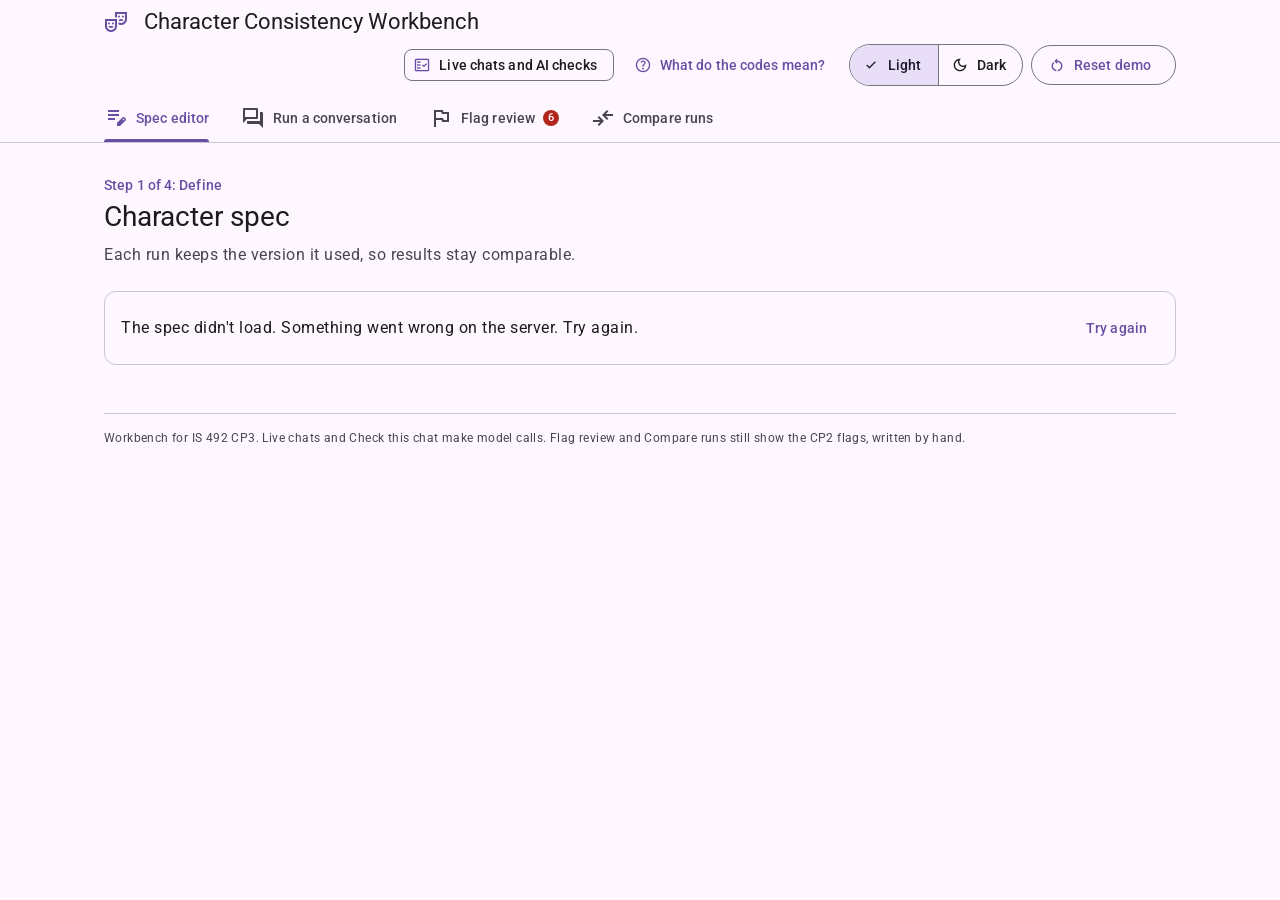
==== commit 2a6a5d8d: "CP3 M3: judge and checks" ====
--- a/app/static/index.html
+++ b/app/static/index.html
@@ -20,8 +20,8 @@
         <p class="top-app-bar__title">Character Consistency Workbench</p>
         <div class="top-app-bar__actions">
           <span class="chip chip--icon-leading">
-            <span class="icon" aria-hidden="true">draw</span>
-            <span>Live chats, flags written by hand</span>
+            <span class="icon" aria-hidden="true">fact_check</span>
+            <span>Live chats and AI checks</span>
           </span>
           <button type="button" class="btn btn--text btn--icon-leading" data-action="show-codes" aria-haspopup="dialog">
             <span class="icon" aria-hidden="true">help</span>
@@ -108,7 +108,7 @@
   </main>
 
   <footer class="app-footer">
-    <p>Workbench for IS 492 CP3. Run a conversation makes live model calls. Flags are still written by hand.</p>
+    <p>Workbench for IS 492 CP3. Live chats and Check this chat make model calls. Flag review and Compare runs still show the CP2 flags, written by hand.</p>
   </footer>
 
   <div class="snackbar" id="snackbar" role="status" aria-live="polite" aria-atomic="true"></div>
--- a/app/static/styles.css
+++ b/app/static/styles.css
@@ -1834,6 +1834,162 @@
   margin-top: 8px;
 }
 
+/* Check a chat --------------------------------------------------------------- */
+/* The flag cards reuse Flag review's styles; these lay out what's around them. */
+
+/* A reply the last check flagged: a flag icon and the word, so the state never
+   rests on color alone */
+.bubble__status--flagged {
+  color: var(--md-sys-color-error);
+}
+
+/* "Show in transcript" focuses the reply, so the ring shows for mouse users too */
+.bubble:focus {
+  outline: 2px solid var(--md-sys-color-primary);
+  outline-offset: 2px;
+}
+
+/* Check this chat, and the check under way */
+.check-start {
+  display: flex;
+  flex-wrap: wrap;
+  align-items: center;
+  gap: 12px 16px;
+  margin-top: 16px;
+}
+
+.check-start > .icon {
+  color: var(--md-sys-color-primary);
+}
+
+.check-start__text {
+  display: grid;
+  flex: 1 1 18rem;
+  gap: 4px;
+}
+
+.check-start__title {
+  font: var(--type-title-medium);
+  letter-spacing: var(--md-sys-typescale-title-medium-tracking);
+}
+
+.check-start__body {
+  color: var(--md-sys-color-on-surface-variant);
+}
+
+/* The judge's one call has no steps to count, so the bar only says it's working.
+   It moves with transform, not width, and stays still when motion is reduced. */
+.check-progress {
+  position: relative;
+  height: 4px;
+  margin-top: 8px;
+  border-radius: var(--md-sys-shape-corner-full);
+  background: var(--md-sys-color-surface-container-highest);
+  overflow: hidden;
+}
+
+.check-progress::after {
+  content: "";
+  position: absolute;
+  inset: 0;
+  width: 40%;
+  border-radius: inherit;
+  background: var(--md-sys-color-primary);
+  animation: check-progress 1.6s var(--md-sys-motion-easing-standard) infinite;
+}
+
+@keyframes check-progress {
+  from {
+    transform: translateX(-100%);
+  }
+  to {
+    transform: translateX(250%);
+  }
+}
+
+@media (prefers-reduced-motion: reduce) {
+  .check-progress::after {
+    animation: none;
+  }
+}
+
+/* Check results */
+.check {
+  display: grid;
+  gap: 12px;
+  margin-top: 24px;
+}
+
+.check__head {
+  display: flex;
+  flex-wrap: wrap;
+  align-items: center;
+  gap: 8px 12px;
+}
+
+.check__title {
+  margin-right: auto;
+  font: var(--type-title-large);
+  letter-spacing: var(--md-sys-typescale-title-large-tracking);
+}
+
+.check__source {
+  color: var(--md-sys-color-on-surface-variant);
+  font: var(--type-body-small);
+  letter-spacing: var(--md-sys-typescale-body-small-tracking);
+}
+
+.check__summary {
+  font: var(--type-title-medium);
+  letter-spacing: var(--md-sys-typescale-title-medium-tracking);
+}
+
+.check__notes {
+  display: grid;
+  gap: 8px;
+  margin: 0;
+  padding: 0;
+  list-style: none;
+}
+
+.check__note {
+  display: flex;
+  flex-wrap: wrap;
+  align-items: center;
+  gap: 8px 12px;
+  padding: 8px 12px;
+  border-radius: var(--md-sys-shape-corner-small);
+  background: var(--md-sys-color-surface-container-low);
+}
+
+.check__note .icon {
+  color: var(--md-sys-color-on-surface-variant);
+}
+
+.check__note--error {
+  border: 1px solid var(--md-sys-color-error);
+}
+
+.check__note--error .icon {
+  color: var(--md-sys-color-error);
+}
+
+.check__note-text {
+  flex: 1 1 16rem;
+}
+
+.check .flag-cards,
+.check .not-checked {
+  margin-top: 0;
+}
+
+/* "Also in turns 3, 4, and 6", under a rule flag */
+.flag-card__also {
+  color: var(--md-sys-color-on-surface-variant);
+  font: var(--type-body-medium);
+  letter-spacing: var(--md-sys-typescale-body-medium-tracking);
+}
+
 /* Import a chat (dialog) ----------------------------------------------------- */
 
 .dialog--import {
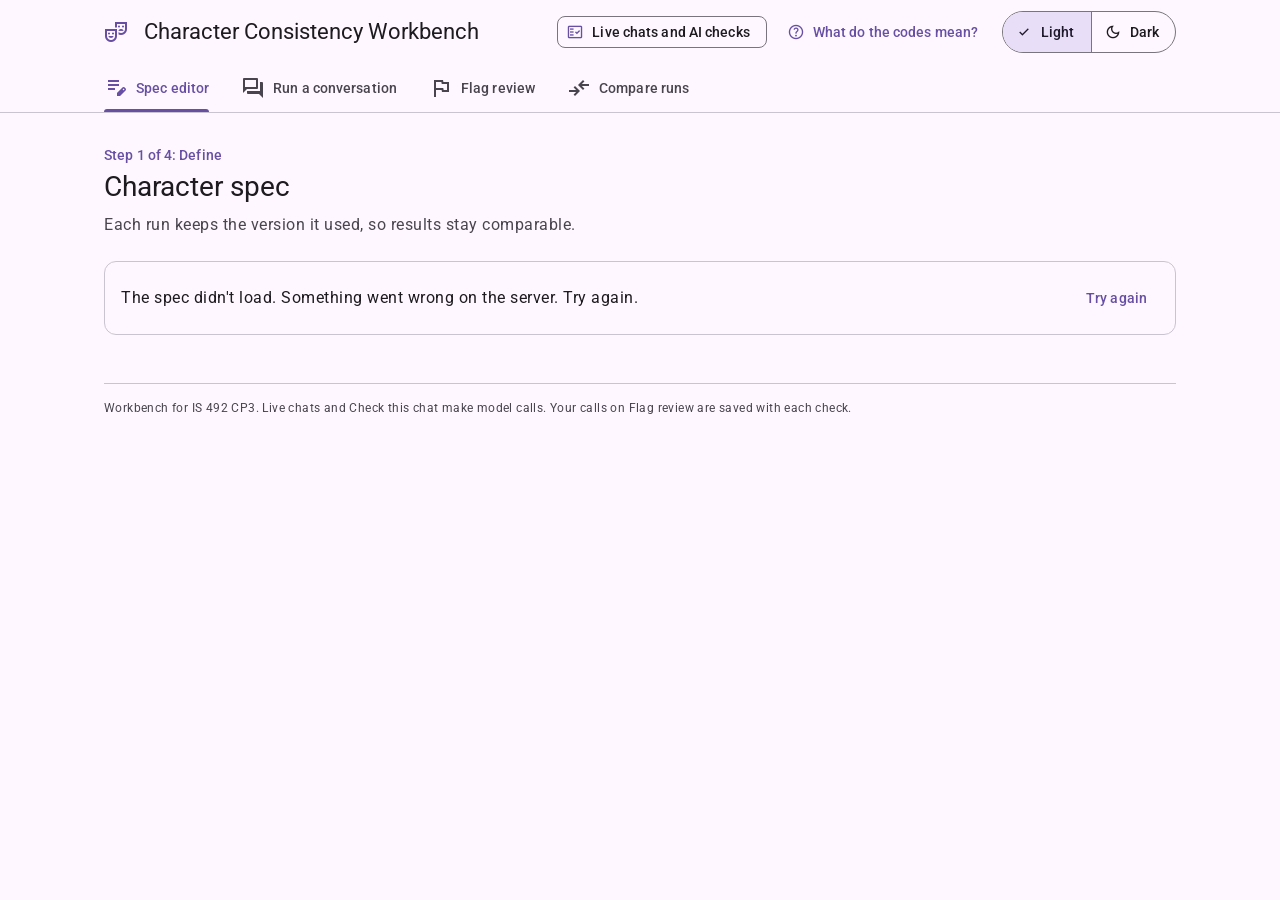
==== commit 52b7e21e: "CP3 M4: flag review on real data" ====
--- a/app/static/index.html
+++ b/app/static/index.html
@@ -39,10 +39,6 @@
               <span>Dark</span>
             </button>
           </div>
-          <button type="button" class="btn btn--outlined btn--icon-leading" id="reset-demo" aria-haspopup="dialog">
-            <span class="icon" aria-hidden="true">restart_alt</span>
-            <span>Reset demo</span>
-          </button>
         </div>
       </div>
 
@@ -108,7 +104,7 @@
   </main>
 
   <footer class="app-footer">
-    <p>Workbench for IS 492 CP3. Live chats and Check this chat make model calls. Flag review and Compare runs still show the CP2 flags, written by hand.</p>
+    <p>Workbench for IS 492 CP3. Live chats and Check this chat make model calls. Your calls on Flag review are saved with each check.</p>
   </footer>
 
   <div class="snackbar" id="snackbar" role="status" aria-live="polite" aria-atomic="true"></div>
@@ -116,17 +112,6 @@
   <!-- One shared tooltip. Its text is also in each element's accessible name,
        so screen readers skip this copy. -->
   <div class="tooltip" id="tooltip" aria-hidden="true" hidden></div>
-
-  <dialog class="dialog" id="reset-dialog" aria-labelledby="reset-dialog-title" aria-describedby="reset-dialog-text">
-    <form method="dialog">
-      <h2 class="dialog__headline" id="reset-dialog-title">Reset the demo?</h2>
-      <p class="dialog__content" id="reset-dialog-text">This clears your decisions and reasons on Flag review, stops any reply that is streaming, and brings back the starting flags. Saved chats and spec versions stay, and unsaved spec edits are lost. You can't undo this.</p>
-      <div class="dialog__actions">
-        <button type="submit" class="btn btn--text" value="cancel" autofocus>Cancel</button>
-        <button type="submit" class="btn btn--text" value="reset">Reset</button>
-      </div>
-    </form>
-  </dialog>
 
   <dialog class="dialog" id="discard-spec-dialog" aria-labelledby="discard-spec-title" aria-describedby="discard-spec-text">
     <form method="dialog">
@@ -184,7 +169,6 @@
     <div class="side-sheet__body" data-sheet-body></div>
   </dialog>
 
-  <script src="data.js"></script>
   <script src="api.js"></script>
   <script src="app.js"></script>
 </body>
--- a/app/static/styles.css
+++ b/app/static/styles.css
@@ -1990,6 +1990,19 @@
   letter-spacing: var(--md-sys-typescale-body-medium-tracking);
 }
 
+/* "2 flags need your call on Flag review" and the Review flags button */
+.check-review {
+  display: flex;
+  flex-wrap: wrap;
+  align-items: center;
+  gap: 8px 16px;
+}
+
+.check-review__text {
+  font: var(--type-body-large);
+  letter-spacing: var(--md-sys-typescale-body-large-tracking);
+}
+
 /* Import a chat (dialog) ----------------------------------------------------- */
 
 .dialog--import {
@@ -2218,6 +2231,61 @@
   letter-spacing: var(--md-sys-typescale-body-medium-tracking);
 }
 
+/* A checked chat with no flags: one line in the bar instead of an empty list */
+.review__empty {
+  font: var(--type-body-large);
+  letter-spacing: var(--md-sys-typescale-body-large-tracking);
+}
+
+/* When the chat was checked, and by which judge */
+.review__source {
+  margin-top: 12px;
+  color: var(--md-sys-color-on-surface-variant);
+  font: var(--type-body-small);
+  letter-spacing: var(--md-sys-typescale-body-small-tracking);
+}
+
+/* Past five chats, a menu takes the switcher's place */
+.chat-switcher-menu {
+  margin-bottom: 12px;
+}
+
+/* Chats that changed after their check, with a way to check each again */
+.changed-chats {
+  display: grid;
+  gap: 8px;
+  margin-bottom: 16px;
+}
+
+.changed-chats__title {
+  display: flex;
+  align-items: center;
+  gap: 8px;
+  font: var(--type-title-medium);
+  letter-spacing: var(--md-sys-typescale-title-medium-tracking);
+}
+
+.changed-chats__text {
+  font: var(--type-body-medium);
+  letter-spacing: var(--md-sys-typescale-body-medium-tracking);
+}
+
+.changed-chats__list {
+  display: grid;
+  gap: 4px;
+  margin: 0;
+  padding: 0;
+  list-style: none;
+}
+
+.changed-chats__item {
+  display: flex;
+  flex-wrap: wrap;
+  align-items: center;
+  justify-content: space-between;
+  gap: 4px 12px;
+}
+
 .filter-chips {
   display: flex;
   flex-wrap: wrap;
@@ -2250,7 +2318,9 @@
   outline-offset: 2px;
 }
 
-.flag-card.is-agreed {
+/* A retyped flag still stands as a break, so it looks like an agreed one */
+.flag-card.is-agreed,
+.flag-card.is-retyped {
   border-color: var(--md-sys-color-primary);
 }
 
@@ -2397,14 +2467,16 @@
   letter-spacing: var(--md-sys-typescale-label-large-tracking);
 }
 
-.flag-card.is-agreed .flag-card__status .icon {
+.flag-card.is-agreed .flag-card__status .icon,
+.flag-card.is-retyped .flag-card__status .icon {
   color: var(--md-sys-color-primary);
 }
 
+/* The reason, the right type, and Save, with room between the two fields' labels */
 .flag-card__override {
   display: grid;
   justify-self: stretch;
-  gap: 8px;
+  gap: 16px;
 }
 
 /* Not checked by the AI */
@@ -2430,23 +2502,6 @@
   display: grid;
   justify-items: start;
   gap: 4px;
-}
-
-/* Checkbox: the native control in the M3 primary color, on a 40px row */
-.checkbox {
-  display: inline-flex;
-  align-items: center;
-  gap: 12px;
-  min-height: 40px;
-  cursor: pointer;
-}
-
-.checkbox input {
-  width: 18px;
-  height: 18px;
-  margin: 0;
-  accent-color: var(--md-sys-color-primary);
-  cursor: pointer;
 }
 
 /* The compact conversation */
@@ -2671,6 +2726,11 @@
   border-style: dashed;
 }
 
+/* No reply at this scripted turn, as when a run stopped early */
+.drift__turn--missing {
+  border-style: dotted;
+}
+
 .drift__first {
   font: var(--type-label-large);
   letter-spacing: var(--md-sys-typescale-label-large-tracking);
@@ -2793,7 +2853,8 @@
   font-size: 16px;
 }
 
-.compare-reply__label--quiet {
+.compare-reply__label--quiet,
+.compare-reply--missing {
   color: var(--md-sys-color-on-surface-variant);
 }
 
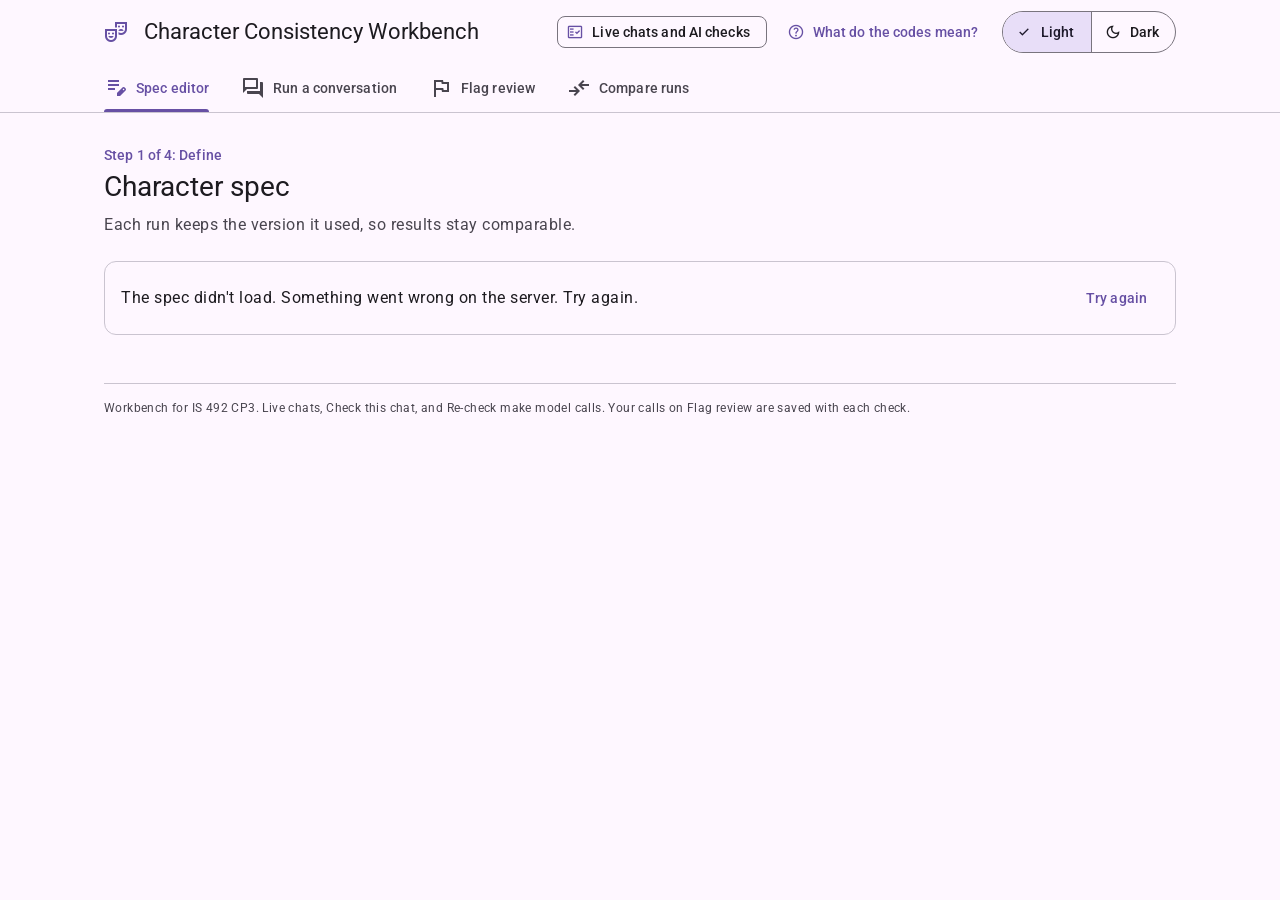
==== commit c743ae3b: "CP3 M5: follow-up re-check" ====
--- a/app/static/index.html
+++ b/app/static/index.html
@@ -104,7 +104,7 @@
   </main>
 
   <footer class="app-footer">
-    <p>Workbench for IS 492 CP3. Live chats and Check this chat make model calls. Your calls on Flag review are saved with each check.</p>
+    <p>Workbench for IS 492 CP3. Live chats, Check this chat, and Re-check make model calls. Your calls on Flag review are saved with each check.</p>
   </footer>
 
   <div class="snackbar" id="snackbar" role="status" aria-live="polite" aria-atomic="true"></div>
--- a/app/static/styles.css
+++ b/app/static/styles.css
@@ -2479,6 +2479,199 @@
   gap: 16px;
 }
 
+/* "Re-rated by the re-check, Medium to Low", on the flag's card */
+.flag-card__recheck {
+  display: flex;
+  align-items: flex-start;
+  gap: 8px;
+  font: var(--type-body-medium);
+  letter-spacing: var(--md-sys-typescale-body-medium-tracking);
+}
+
+.flag-card__recheck .icon {
+  font-size: 20px;
+  color: var(--md-sys-color-on-surface-variant);
+}
+
+/* Both views on a disputed flag: the creator's call or the first pass, and
+   the re-check. Side by side when the card has room, stacked when it doesn't. */
+.both-views {
+  display: grid;
+  justify-self: stretch;
+  gap: 8px;
+  padding: 12px 16px;
+  border: 1px solid var(--md-sys-color-tertiary);
+  border-radius: var(--md-sys-shape-corner-medium);
+}
+
+.both-views__title {
+  display: flex;
+  align-items: center;
+  gap: 6px;
+  color: var(--md-sys-color-tertiary);
+  font: var(--type-label-large);
+  letter-spacing: var(--md-sys-typescale-label-large-tracking);
+}
+
+.both-views__title .icon {
+  font-size: 20px;
+}
+
+.both-views__grid {
+  display: grid;
+  grid-template-columns: repeat(auto-fit, minmax(min(100%, 14rem), 1fr));
+  gap: 8px;
+}
+
+.both-views__view {
+  display: grid;
+  align-content: start;
+  gap: 4px;
+  padding: 8px 12px;
+  border-radius: var(--md-sys-shape-corner-small);
+  background: var(--md-sys-color-surface-container-low);
+  font: var(--type-body-medium);
+  letter-spacing: var(--md-sys-typescale-body-medium-tracking);
+}
+
+.both-views__heading {
+  font: var(--type-label-large);
+  letter-spacing: var(--md-sys-typescale-label-large-tracking);
+}
+
+.both-views__note {
+  color: var(--md-sys-color-on-surface-variant);
+  font: var(--type-body-small);
+  letter-spacing: var(--md-sys-typescale-body-small-tracking);
+}
+
+/* What changed in the latest re-check, above the flags */
+.what-changed {
+  display: grid;
+  gap: 12px;
+  margin-top: 16px;
+}
+
+.what-changed__title,
+.follow-up__title {
+  display: flex;
+  align-items: center;
+  gap: 8px;
+  font: var(--type-title-medium);
+  letter-spacing: var(--md-sys-typescale-title-medium-tracking);
+}
+
+.what-changed__title .icon,
+.follow-up__title .icon {
+  color: var(--md-sys-color-primary);
+}
+
+.what-changed__source,
+.what-changed__hint,
+.follow-up__cost {
+  color: var(--md-sys-color-on-surface-variant);
+  font: var(--type-body-small);
+  letter-spacing: var(--md-sys-typescale-body-small-tracking);
+}
+
+.what-changed__text,
+.what-changed__notes,
+.what-changed__item,
+.what-changed__qa,
+.follow-up__text {
+  font: var(--type-body-medium);
+  letter-spacing: var(--md-sys-typescale-body-medium-tracking);
+}
+
+/* The creator's question and the AI's answer */
+.what-changed__qa {
+  display: grid;
+  gap: 6px;
+  padding: 12px 16px;
+  border-radius: var(--md-sys-shape-corner-medium);
+  background: var(--md-sys-color-surface);
+}
+
+.what-changed__group {
+  display: grid;
+  gap: 8px;
+}
+
+.what-changed__group-title {
+  display: flex;
+  align-items: center;
+  gap: 6px;
+  font: var(--type-title-small);
+  letter-spacing: var(--md-sys-typescale-title-small-tracking);
+}
+
+.what-changed__group-title .icon {
+  font-size: 20px;
+}
+
+.what-changed__list,
+.what-changed__notes {
+  display: grid;
+  gap: 8px;
+  margin: 0;
+  padding: 0;
+  list-style: none;
+}
+
+.what-changed__item {
+  display: grid;
+  justify-items: start;
+  gap: 4px;
+  padding: 10px 12px;
+  border-radius: var(--md-sys-shape-corner-small);
+  background: var(--md-sys-color-surface);
+}
+
+.what-changed__place {
+  font: var(--type-label-large);
+  letter-spacing: var(--md-sys-typescale-label-large-tracking);
+}
+
+.what-changed__error,
+.follow-up__error {
+  display: flex;
+  align-items: flex-start;
+  gap: 8px;
+  color: var(--md-sys-color-error);
+  font: var(--type-body-medium);
+  letter-spacing: var(--md-sys-typescale-body-medium-tracking);
+}
+
+/* The follow-up re-check, after the flags */
+.follow-up {
+  display: grid;
+  gap: 16px;
+  margin-top: 16px;
+}
+
+.follow-up__actions {
+  display: flex;
+  flex-wrap: wrap;
+  align-items: center;
+  gap: 8px 16px;
+}
+
+.follow-up__status {
+  display: grid;
+  gap: 4px;
+}
+
+/* The question's placeholder shows only once the label has floated above
+   the field, as in M3, so the two never sit on top of each other */
+.follow-up__question .text-field__input::placeholder {
+  color: transparent;
+  opacity: 1;
+}
+
+.follow-up__question .text-field__input:focus::placeholder {
+  color: var(--md-sys-color-on-surface-variant);
+}
+
 /* Not checked by the AI */
 .not-checked {
   display: grid;
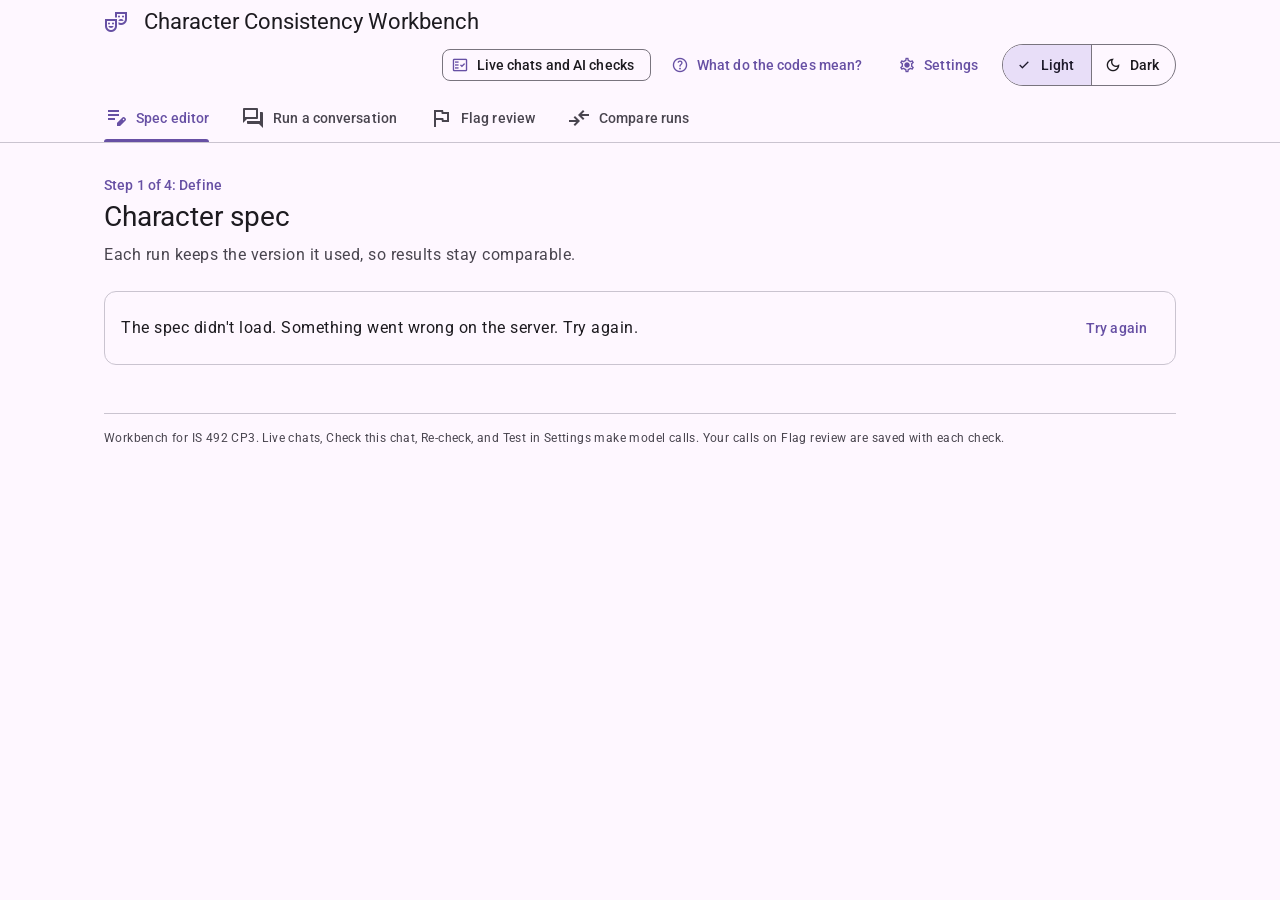
==== commit 91489d62: "CP3 M6.5: settings dialog" ====
--- a/app/static/index.html
+++ b/app/static/index.html
@@ -27,6 +27,10 @@
             <span class="icon" aria-hidden="true">help</span>
             <span>What do the codes mean?</span>
           </button>
+          <button type="button" class="btn btn--text btn--icon-leading" data-action="open-settings" aria-haspopup="dialog">
+            <span class="icon" aria-hidden="true">settings</span>
+            <span>Settings</span>
+          </button>
           <div class="segmented" role="group" aria-label="Theme">
             <button type="button" class="segmented__button" data-action="set-theme" data-theme-choice="light"
               data-icon="light_mode" aria-pressed="true">
@@ -104,7 +108,7 @@
   </main>
 
   <footer class="app-footer">
-    <p>Workbench for IS 492 CP3. Live chats, Check this chat, and Re-check make model calls. Your calls on Flag review are saved with each check.</p>
+    <p>Workbench for IS 492 CP3. Live chats, Check this chat, Re-check, and Test in Settings make model calls. Your calls on Flag review are saved with each check.</p>
   </footer>
 
   <div class="snackbar" id="snackbar" role="status" aria-live="polite" aria-atomic="true"></div>
@@ -159,6 +163,29 @@
     </div>
   </dialog>
 
+  <!-- Settings (M6.5). app.js draws the body each time the dialog opens. No
+       form wraps the fields, so no browser treats the key as a password to
+       save. Cancel asks first when something changed; Save waits for the server. -->
+  <dialog class="dialog dialog--settings" id="settings-dialog" aria-labelledby="settings-title">
+    <h2 class="dialog__headline" id="settings-title">Settings</h2>
+    <div class="dialog__content settings" data-settings-body></div>
+    <div class="dialog__actions">
+      <button type="button" class="btn btn--text" data-action="cancel-settings">Cancel</button>
+      <button type="button" class="btn btn--filled" data-action="save-settings">Save</button>
+    </div>
+  </dialog>
+
+  <dialog class="dialog" id="discard-settings-dialog" aria-labelledby="discard-settings-title" aria-describedby="discard-settings-text">
+    <form method="dialog">
+      <h2 class="dialog__headline" id="discard-settings-title">Discard your changes?</h2>
+      <p class="dialog__content" id="discard-settings-text">Your changes to Settings will be lost. The saved settings stay as they are.</p>
+      <div class="dialog__actions">
+        <button type="submit" class="btn btn--text" value="keep" autofocus>Keep editing</button>
+        <button type="submit" class="btn btn--text" value="discard">Discard</button>
+      </div>
+    </form>
+  </dialog>
+
   <dialog class="side-sheet" id="citing-flags-sheet" aria-labelledby="citing-flags-title">
     <div class="side-sheet__header">
       <h2 class="side-sheet__title" id="citing-flags-title">Flags that cite this line</h2>
--- a/app/static/styles.css
+++ b/app/static/styles.css
@@ -876,6 +876,54 @@
   font-size: 18px;
 }
 
+/* Switch (M3) -------------------------------------------------------------- */
+/* A native checkbox with role="switch", so the keyboard and screen readers
+   work as usual. When it's on, the handle grows and moves to the end, so the
+   state shows in size and place, not color alone. Only transform animates.
+     <input type="checkbox" role="switch" class="switch" id="x"> */
+
+.switch {
+  position: relative;
+  flex: none;
+  width: 52px;
+  height: 32px;
+  margin: 0;
+  border: 2px solid var(--md-sys-color-outline);
+  border-radius: var(--md-sys-shape-corner-full);
+  background: var(--md-sys-color-surface-container-highest);
+  cursor: pointer;
+  -webkit-appearance: none;
+  appearance: none;
+}
+
+.switch::before {
+  content: "";
+  position: absolute;
+  top: 2px;
+  left: 2px;
+  width: 24px;
+  height: 24px;
+  border-radius: 50%;
+  background: var(--md-sys-color-outline);
+  transform: scale(0.667);
+  transition: transform var(--md-sys-motion-duration-short4) var(--md-sys-motion-easing-standard);
+}
+
+.switch:checked {
+  border-color: var(--md-sys-color-primary);
+  background: var(--md-sys-color-primary);
+}
+
+.switch:checked::before {
+  background: var(--md-sys-color-on-primary);
+  transform: translateX(20px);
+}
+
+.switch:disabled {
+  opacity: 0.38;
+  cursor: default;
+}
+
 /* Outlined text field ------------------------------------------------------ */
 /* Markup: the label comes after the field, and the field needs placeholder=" "
    so the label can tell when the field is empty.
@@ -1843,6 +1891,12 @@
   color: var(--md-sys-color-error);
 }
 
+/* A line that reads like an instruction to the AI. Tertiary, since nothing
+   broke: it's a note for the creator. */
+.bubble__status--injection {
+  color: var(--md-sys-color-tertiary);
+}
+
 /* "Show in transcript" focuses the reply, so the ring shows for mouse users too */
 .bubble:focus {
   outline: 2px solid var(--md-sys-color-primary);
@@ -2135,6 +2189,30 @@
   margin-top: 12px;
 }
 
+/* What redaction took out, and lines that read like instructions to the AI */
+.import-preview__note--icon {
+  display: flex;
+  align-items: flex-start;
+  gap: 8px;
+}
+
+.import-preview__note--icon .icon {
+  flex: none;
+  color: var(--md-sys-color-tertiary);
+  font-size: 20px;
+}
+
+.import__row-injection {
+  display: inline-flex;
+  align-items: center;
+  gap: 2px;
+  color: var(--md-sys-color-tertiary);
+}
+
+.import__row-injection .icon {
+  font-size: 16px;
+}
+
 /* Rows to fix. Error colors, with an icon and words. */
 .import__problems {
   margin-top: 12px;
@@ -2155,6 +2233,269 @@
   gap: 8px;
   font: var(--type-label-large);
   letter-spacing: var(--md-sys-typescale-label-large-tracking);
+}
+
+/* Settings (dialog, M6.5) -------------------------------------------------- */
+/* The body scrolls between the headline and the actions, so Save and Cancel
+   stay in view. A little padding keeps focus rings from being clipped. */
+
+.dialog--settings {
+  width: min(40rem, calc(100vw - 32px));
+}
+
+.dialog--settings[open] {
+  display: flex;
+  flex-direction: column;
+}
+
+.dialog--settings .settings {
+  flex: 1 1 auto;
+  min-height: 0;
+  margin-right: -4px;
+  margin-left: -4px;
+  padding: 4px;
+  overflow-y: auto;
+}
+
+.settings {
+  display: grid;
+  align-content: start;
+  gap: 24px;
+}
+
+.settings__section,
+.settings__group {
+  display: grid;
+  gap: 16px;
+}
+
+.settings__title {
+  color: var(--md-sys-color-on-surface);
+  font: var(--type-title-medium);
+  letter-spacing: var(--md-sys-typescale-title-medium-tracking);
+}
+
+.settings__choices {
+  display: grid;
+  gap: 4px;
+  margin: 0;
+  padding: 0;
+  border: 0;
+}
+
+.settings__legend {
+  margin-bottom: 4px;
+  color: var(--md-sys-color-on-surface);
+  font: var(--type-label-large);
+  letter-spacing: var(--md-sys-typescale-label-large-tracking);
+}
+
+.settings__choice {
+  display: flex;
+  align-items: flex-start;
+  gap: 12px;
+  padding: 6px 0;
+  color: var(--md-sys-color-on-surface);
+  cursor: pointer;
+}
+
+.settings__choice input {
+  flex: none;
+  width: 20px;
+  height: 20px;
+  margin: 2px 0 0;
+  accent-color: var(--md-sys-color-primary);
+}
+
+.settings__choice input:disabled + span {
+  color: var(--md-sys-color-on-surface-variant);
+  cursor: default;
+}
+
+.settings__choice > span {
+  display: flex;
+  flex-direction: column;
+}
+
+/* The one plain line under a control */
+.settings__line {
+  color: var(--md-sys-color-on-surface-variant);
+  font: var(--type-body-small);
+  letter-spacing: var(--md-sys-typescale-body-small-tracking);
+}
+
+/* The key field: its characters are hidden with CSS, so no browser takes it
+   for a password to save. Show key sits inside the field, at its end. */
+.settings__key {
+  padding-right: 136px;
+}
+
+.settings__key.is-masked {
+  -webkit-text-security: disc;
+}
+
+.settings__reveal {
+  position: absolute;
+  top: 8px;
+  right: 8px;
+}
+
+.settings__key-field .text-field__support a {
+  color: var(--md-sys-color-primary);
+}
+
+.settings__test {
+  display: grid;
+  justify-items: start;
+  gap: 12px;
+}
+
+.settings__result-area {
+  width: 100%;
+}
+
+/* What Test found: an icon and words, the next step on its own line */
+.settings__result {
+  display: flex;
+  align-items: flex-start;
+  gap: 12px;
+  padding: 12px 16px;
+  border: 1px solid var(--md-sys-color-outline-variant);
+  border-radius: var(--md-sys-shape-corner-medium);
+}
+
+.settings__result--ok .icon {
+  color: var(--md-sys-color-primary);
+}
+
+.settings__result--error {
+  border-color: var(--md-sys-color-error);
+}
+
+.settings__result--error .icon {
+  color: var(--md-sys-color-error);
+}
+
+.settings__result-message {
+  color: var(--md-sys-color-on-surface);
+}
+
+.settings__result-next {
+  margin-top: 4px;
+}
+
+/* A note with an icon and words: a key hint, or a service's own note */
+.settings__notice {
+  display: flex;
+  flex-wrap: wrap;
+  align-items: center;
+  gap: 8px 12px;
+  padding: 12px 16px;
+  border-radius: var(--md-sys-shape-corner-medium);
+  background: var(--md-sys-color-surface-container-highest);
+  color: var(--md-sys-color-on-surface);
+}
+
+.settings__notice-text {
+  flex: 1 1 16rem;
+}
+
+/* One model in both roles asks for the creator's judgment, so it uses
+   tertiary, like the Spec editor's warnings */
+.settings__notice--warning {
+  background: var(--md-sys-color-tertiary-container);
+  color: var(--md-sys-color-on-tertiary-container);
+}
+
+.settings__ollama {
+  display: flex;
+  align-items: center;
+  gap: 8px;
+  color: var(--md-sys-color-on-surface);
+}
+
+.settings__list {
+  margin: 8px 0 0;
+  padding-left: 20px;
+  color: var(--md-sys-color-on-surface);
+}
+
+.settings__check {
+  justify-self: start;
+}
+
+/* Limits and Advanced: native disclosure sections that start closed */
+.settings__more {
+  border-top: 1px solid var(--md-sys-color-outline-variant);
+}
+
+.settings__summary {
+  display: flex;
+  flex-wrap: wrap;
+  align-items: center;
+  gap: 4px 12px;
+  min-height: 48px;
+  padding: 4px;
+  color: var(--md-sys-color-on-surface);
+  cursor: pointer;
+  list-style: none;
+}
+
+.settings__summary::-webkit-details-marker {
+  display: none;
+}
+
+.settings__summary-title {
+  font: var(--type-title-medium);
+  letter-spacing: var(--md-sys-typescale-title-medium-tracking);
+}
+
+.settings__summary-note {
+  margin-left: auto;
+  color: var(--md-sys-color-on-surface-variant);
+  font: var(--type-body-medium);
+  letter-spacing: var(--md-sys-typescale-body-medium-tracking);
+}
+
+.settings__chevron {
+  transition: transform var(--md-sys-motion-duration-short4) var(--md-sys-motion-easing-standard);
+}
+
+.settings__more[open] .settings__chevron {
+  transform: rotate(180deg);
+}
+
+.settings__fields {
+  display: grid;
+  gap: 16px;
+  padding: 8px 0 16px;
+}
+
+.settings__switch-row {
+  display: flex;
+  align-items: center;
+  justify-content: space-between;
+  gap: 16px;
+}
+
+.settings__switch-label {
+  color: var(--md-sys-color-on-surface);
+  font: var(--type-body-large);
+  letter-spacing: var(--md-sys-typescale-body-large-tracking);
+  cursor: pointer;
+}
+
+.settings__saved {
+  font: var(--type-body-small);
+  letter-spacing: var(--md-sys-typescale-body-small-tracking);
+}
+
+/* A save the server refused for a reason no one field holds */
+.settings__error {
+  padding: 12px 16px;
+  border-radius: var(--md-sys-shape-corner-medium);
+  background: var(--md-sys-color-error-container);
+  color: var(--md-sys-color-on-error-container);
 }
 
 /* Flag review -------------------------------------------------------------- */
@@ -2820,11 +3161,32 @@
   font-weight: 500;
 }
 
+/* A line that reads like an instruction to the AI: an icon and the words, in
+   the tertiary color, since it's a note for the creator, not an error */
+.convo-turn__injection {
+  display: inline-flex;
+  align-items: center;
+  gap: 2px;
+  color: var(--md-sys-color-tertiary);
+  font: var(--type-label-medium);
+  letter-spacing: var(--md-sys-typescale-label-medium-tracking);
+}
+
+.convo-turn__injection .icon {
+  font-size: 16px;
+}
+
 /* Compare runs ------------------------------------------------------------- */
 
 .compare {
   display: grid;
   gap: 32px;
+}
+
+/* A grid item won't shrink below its content's width unless told to, so on a
+   phone the wide side-by-side table would push the page sideways. */
+.compare > * {
+  min-width: 0;
 }
 
 /* While flags are open: they still count as breaks here */
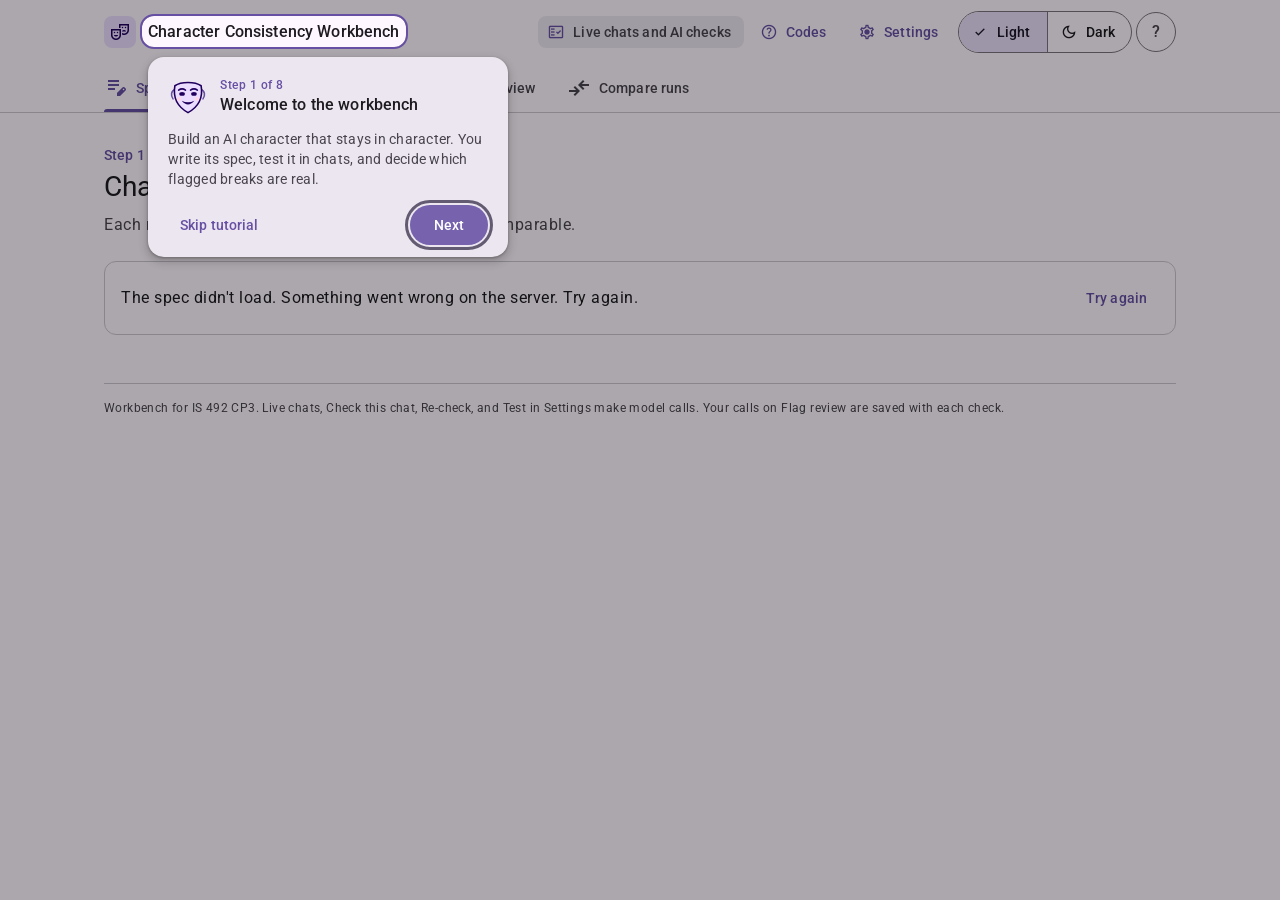
==== commit bc573174: "Enhanced UI" ====
--- a/app/static/index.html
+++ b/app/static/index.html
@@ -17,17 +17,19 @@
     <div class="app-header__inner">
       <div class="top-app-bar">
         <span class="icon top-app-bar__icon" aria-hidden="true">theater_comedy</span>
-        <p class="top-app-bar__title">Character Consistency Workbench</p>
+        <p class="top-app-bar__title" data-tour="brand">Character Consistency Workbench</p>
         <div class="top-app-bar__actions">
           <span class="chip chip--icon-leading">
             <span class="icon" aria-hidden="true">fact_check</span>
             <span>Live chats and AI checks</span>
           </span>
-          <button type="button" class="btn btn--text btn--icon-leading" data-action="show-codes" aria-haspopup="dialog">
+          <!-- The dialog's own title describes the button, so the short label fits the bar on one row. -->
+          <button type="button" class="btn btn--text btn--icon-leading" data-action="show-codes" aria-haspopup="dialog"
+            aria-describedby="codes-title" data-tooltip="What the codes mean">
             <span class="icon" aria-hidden="true">help</span>
-            <span>What do the codes mean?</span>
+            <span>Codes</span>
           </button>
-          <button type="button" class="btn btn--text btn--icon-leading" data-action="open-settings" aria-haspopup="dialog">
+          <button type="button" class="btn btn--text btn--icon-leading" data-action="open-settings" data-tour="settings" aria-haspopup="dialog">
             <span class="icon" aria-hidden="true">settings</span>
             <span>Settings</span>
           </button>
@@ -43,26 +45,29 @@
               <span>Dark</span>
             </button>
           </div>
+          <!-- A plain "?" rather than an icon, so it shows offline too. -->
+          <button type="button" class="icon-btn" data-action="start-tour" data-tour="tour" aria-haspopup="dialog"
+            aria-label="Take the tour" data-tooltip="Take the tour"><span aria-hidden="true">?</span></button>
         </div>
       </div>
 
       <div class="tabs" role="tablist" aria-label="Workbench screens">
-        <button type="button" class="tab" role="tab" id="tab-define" data-screen="define" aria-controls="panel-define" aria-selected="true" tabindex="0">
+        <button type="button" class="tab" role="tab" id="tab-define" data-screen="define" data-tour="define" aria-controls="panel-define" aria-selected="true" tabindex="0">
           <span class="icon" aria-hidden="true">edit_note</span>
           <span>Spec editor</span>
         </button>
-        <button type="button" class="tab" role="tab" id="tab-run" data-screen="run" aria-controls="panel-run" aria-selected="false" tabindex="-1">
+        <button type="button" class="tab" role="tab" id="tab-run" data-screen="run" data-tour="run" aria-controls="panel-run" aria-selected="false" tabindex="-1">
           <span class="icon" aria-hidden="true">forum</span>
           <span>Run a conversation</span>
         </button>
-        <button type="button" class="tab" role="tab" id="tab-diagnose" data-screen="diagnose" aria-controls="panel-diagnose" aria-selected="false" tabindex="-1">
+        <button type="button" class="tab" role="tab" id="tab-diagnose" data-screen="diagnose" data-tour="diagnose" aria-controls="panel-diagnose" aria-selected="false" tabindex="-1">
           <span class="icon" aria-hidden="true">flag</span>
           <span>Flag review</span>
           <!-- How many flags still need the creator's call. app.js fills it. -->
           <span class="badge" data-todo-badge aria-hidden="true" hidden></span>
           <span class="visually-hidden" data-todo-label></span>
         </button>
-        <button type="button" class="tab" role="tab" id="tab-compare" data-screen="compare" aria-controls="panel-compare" aria-selected="false" tabindex="-1">
+        <button type="button" class="tab" role="tab" id="tab-compare" data-screen="compare" data-tour="compare" aria-controls="panel-compare" aria-selected="false" tabindex="-1">
           <span class="icon" aria-hidden="true">compare_arrows</span>
           <span>Compare runs</span>
         </button>
@@ -110,6 +115,10 @@
   <footer class="app-footer">
     <p>Workbench for IS 492 CP3. Live chats, Check this chat, Re-check, and Test in Settings make model calls. Your calls on Flag review are saved with each check.</p>
   </footer>
+
+  <!-- Still, faint drawings in the side margins of wide windows, behind
+       everything. app.js draws them; the Decorations switch hides them. -->
+  <div class="decor decor-margins" data-decor-margins aria-hidden="true"></div>
 
   <div class="snackbar" id="snackbar" role="status" aria-live="polite" aria-atomic="true"></div>
   <div class="visually-hidden" id="announcer" role="status" aria-live="polite" aria-atomic="true"></div>
@@ -186,6 +195,30 @@
     </form>
   </dialog>
 
+  <!-- The walkthrough, from the "?" button or once on a first visit. It
+       covers the window: the ring rings the step's target and dims the rest,
+       and app.js fills the card from TOUR_STEPS and places it by the ring. -->
+  <dialog class="tour" id="tour-dialog" aria-labelledby="tour-title" aria-describedby="tour-text">
+    <div class="tour__ring" data-tour-ring aria-hidden="true"></div>
+    <div class="tour__card" data-tour-card>
+      <div class="tour__body" aria-live="polite" aria-atomic="true">
+        <div class="tour__head">
+          <div class="decor tour__mascot" data-tour-mascot aria-hidden="true"></div>
+          <div>
+            <p class="tour__count" data-tour-count></p>
+            <h2 class="tour__title" id="tour-title" data-tour-title></h2>
+          </div>
+        </div>
+        <p class="tour__text" id="tour-text" data-tour-text></p>
+      </div>
+      <div class="tour__actions">
+        <button type="button" class="btn btn--text tour__skip" data-action="tour-skip">Skip tutorial</button>
+        <button type="button" class="btn btn--outlined" data-action="tour-back">Back</button>
+        <button type="button" class="btn btn--filled" data-action="tour-next">Next</button>
+      </div>
+    </div>
+  </dialog>
+
   <dialog class="side-sheet" id="citing-flags-sheet" aria-labelledby="citing-flags-title">
     <div class="side-sheet__header">
       <h2 class="side-sheet__title" id="citing-flags-title">Flags that cite this line</h2>
--- a/app/static/styles.css
+++ b/app/static/styles.css
@@ -192,6 +192,9 @@
   /* The floating label of a text field covers the outline with this color,
      so it has to match whatever the field sits on. Cards and dialogs reset it. */
   --field-label-bg: var(--md-sys-color-surface);
+
+  /* Faint background art (see Decorations): never more than 0.12 */
+  --decor-art-opacity: 0.1;
 }
 
 /* Dark theme: the M3 baseline dark scheme. app.js sets data-theme on <html>
@@ -302,6 +305,19 @@
   margin: 0;
 }
 
+/* Headings break into lines of even length, and paragraphs avoid ending on
+   a lone word */
+h1,
+h2,
+h3,
+h4 {
+  text-wrap: balance;
+}
+
+p {
+  text-wrap: pretty;
+}
+
 button,
 input,
 textarea,
@@ -316,9 +332,12 @@
 }
 
 /* Reply text from the chat logs keeps its line breaks. Only put this on an
-   element that holds nothing but that text, or template newlines show too. */
+   element that holds nothing but that text, or template newlines show too.
+   It wraps the plain way: a reply streams in a word at a time, and pretty
+   wrapping would move words between lines as they arrive. */
 .keep-lines {
   white-space: pre-line;
+  text-wrap-style: auto;
 }
 
 /* Search matches and quoted evidence */
@@ -326,6 +345,13 @@
   border-radius: 2px;
   background: var(--md-sys-color-tertiary-container);
   color: var(--md-sys-color-on-tertiary-container);
+}
+
+/* Selected text: a mid purple that stands out on every surface in both
+   themes, Alex's and Harry's lines included */
+::selection {
+  background: var(--md-sys-color-inverse-primary);
+  color: var(--md-sys-color-on-primary-container);
 }
 
 [hidden] {
@@ -482,29 +508,48 @@
   display: flex;
   flex-wrap: wrap;
   align-items: center;
-  gap: 8px 16px;
+  gap: 8px 12px;
   min-height: 64px;
   padding: 8px 0;
 }
 
+/* The app's mark: its icon on a small primary-container tile. Like every
+   icon, it stays hidden until the icon font loads. */
 .top-app-bar__icon {
-  color: var(--md-sys-color-primary);
-}
-
+  display: inline-flex;
+  align-items: center;
+  justify-content: center;
+  width: 32px;
+  height: 32px;
+  border-radius: var(--md-sys-shape-corner-small);
+  background: var(--md-sys-color-primary-container);
+  color: var(--md-sys-color-on-primary-container);
+  font-size: 20px;
+}
+
+/* Title medium, not large, so the bar fits on one row from 1024px up, which
+   covers 1280px windows and 125% zoom */
 .top-app-bar__title {
   flex: 1 1 auto;
   min-width: 0;
-  font: var(--type-title-large);
-  letter-spacing: var(--md-sys-typescale-title-large-tracking);
+  font: var(--type-title-medium);
+  letter-spacing: var(--md-sys-typescale-title-medium-tracking);
   color: var(--md-sys-color-on-surface);
 }
 
+/* Rows keep 8px between them when the actions wrap on a phone */
 .top-app-bar__actions {
   display: flex;
   flex-wrap: wrap;
   align-items: center;
-  gap: 8px;
+  gap: 8px 4px;
   margin-left: auto;
+}
+
+/* A little less padding on the bar's static label, so the bar needs less
+   width to fit on one row */
+.top-app-bar__actions .chip {
+  padding-right: 12px;
 }
 
 /* Primary tabs ------------------------------------------------------------- */
@@ -588,6 +633,7 @@
   color: var(--md-sys-color-on-error);
   font: var(--type-label-small);
   letter-spacing: var(--md-sys-typescale-label-small-tracking);
+  font-variant-numeric: tabular-nums;
 }
 
 .tab[aria-selected="true"]::after {
@@ -732,10 +778,12 @@
 }
 
 /* Chips -------------------------------------------------------------------- */
-/* <span class="chip"> is a static label. <button class="chip chip--assist">
-   is an action. <button class="chip chip--filter" aria-pressed="..."> is a
-   toggle; when selected it should also show a check icon, so the state is
-   never shown by color alone. Add chip--icon-leading when it starts with an icon. */
+/* <span class="chip"> is a static label, tonal with no outline.
+   <button class="chip chip--assist"> is an action. <button class="chip
+   chip--filter" aria-pressed="..."> is a toggle; when selected it should also
+   show a check icon, so the state is never shown by color alone. Only button
+   chips have an outline, so an outline always means the chip does something.
+   Add chip--icon-leading when it starts with an icon. */
 
 .chip {
   position: relative;
@@ -760,6 +808,12 @@
   color: var(--md-sys-color-primary);
 }
 
+.chip:not(button) {
+  border-color: transparent;
+  background: var(--md-sys-color-surface-container-high);
+  color: var(--md-sys-color-on-surface-variant);
+}
+
 .chip--icon-leading {
   padding-left: 8px;
 }
@@ -874,6 +928,52 @@
 
 .segmented__button .icon {
   font-size: 18px;
+}
+
+/* Icon button (M3 outlined): a 40px circle. The top bar's "Take the tour"
+   button holds a plain "?", so it shows even without the icon font. */
+
+.icon-btn {
+  position: relative;
+  isolation: isolate;
+  display: inline-flex;
+  flex: none;
+  align-items: center;
+  justify-content: center;
+  width: 40px;
+  height: 40px;
+  padding: 0;
+  border: 1px solid var(--md-sys-color-outline);
+  border-radius: var(--md-sys-shape-corner-full);
+  background: transparent;
+  color: var(--md-sys-color-on-surface-variant);
+  font: var(--type-title-medium);
+  cursor: pointer;
+  -webkit-tap-highlight-color: transparent;
+}
+
+.icon-btn::before {
+  content: "";
+  position: absolute;
+  inset: 0;
+  z-index: -1;
+  border-radius: inherit;
+  background: currentColor;
+  opacity: 0;
+  transition: opacity var(--md-sys-motion-duration-short2) linear;
+  pointer-events: none;
+}
+
+.icon-btn:hover::before {
+  opacity: var(--md-sys-state-hover-state-layer-opacity);
+}
+
+.icon-btn:focus-visible::before {
+  opacity: var(--md-sys-state-focus-state-layer-opacity);
+}
+
+.icon-btn:active::before {
+  opacity: var(--md-sys-state-pressed-state-layer-opacity);
 }
 
 /* Switch (M3) -------------------------------------------------------------- */
@@ -1273,6 +1373,442 @@
   }
 }
 
+/* Decorations ------------------------------------------------------------- */
+/* Original drawings for quiet places only: empty states, a check under way,
+   the call that leaves no open flag in a chat, and the side margins of wide
+   windows. They are aria-hidden and never sit behind or on top of text.
+   Movement only when it means something: the mascot blinks or tilts now and
+   then, the magnifier sweeps while a check runs, and the sparkle plays once.
+   All other art stays still at --decor-art-opacity. Everything here shows
+   only while the Decorations switch in Settings is on (app.js sets
+   data-decor on <html>), pauses while the tab is hidden, and stays still
+   when motion is reduced (section 5). */
+
+.decor {
+  pointer-events: none;
+  user-select: none;
+}
+
+:root:not([data-decor="on"]) .decor {
+  display: none !important;
+}
+
+:root[data-page-hidden] .decor,
+:root[data-page-hidden] .decor * {
+  animation-play-state: paused !important;
+}
+
+/* The faint art: still speech bubbles and line IDs, in the text color */
+.decor-art {
+  opacity: var(--decor-art-opacity);
+  color: var(--md-sys-color-on-surface);
+}
+
+.decor-bubble {
+  display: block;
+  fill: none;
+  stroke: currentColor;
+  stroke-width: 2;
+  stroke-linecap: round;
+  stroke-linejoin: round;
+}
+
+.decor-bubble--flip {
+  transform: scaleX(-1);
+}
+
+.decor-id {
+  display: block;
+  padding: 2px 8px;
+  border: 2px solid currentColor;
+  border-radius: var(--md-sys-shape-corner-small);
+  font: var(--type-label-large);
+  letter-spacing: var(--md-sys-typescale-label-large-tracking);
+}
+
+/* The mascot: a friendly theater mask, drawn in the colors of the top bar's
+   mark. It blinks about every 7 seconds and tilts about every 11. */
+.mascot {
+  display: block;
+  width: 56px;
+  height: 56px;
+  overflow: visible;
+  transform-origin: 50% 85%;
+  animation: decor-tilt 11s var(--md-sys-motion-easing-standard) infinite;
+}
+
+.mascot__face {
+  fill: var(--md-sys-color-primary-container);
+  stroke: var(--md-sys-color-on-primary-container);
+  stroke-width: 2.5;
+  stroke-linejoin: round;
+}
+
+.mascot__ink {
+  fill: var(--md-sys-color-on-primary-container);
+}
+
+.mascot__brow {
+  fill: none;
+  stroke: var(--md-sys-color-on-primary-container);
+  stroke-width: 2.5;
+  stroke-linecap: round;
+}
+
+.mascot__cheek {
+  fill: var(--md-sys-color-tertiary-container);
+}
+
+.mascot__ribbon {
+  fill: none;
+  stroke: var(--md-sys-color-primary);
+  stroke-width: 2.5;
+  stroke-linecap: round;
+}
+
+.mascot__eyes {
+  transform-box: fill-box;
+  transform-origin: center;
+  animation: decor-blink 7s linear infinite;
+}
+
+@keyframes decor-blink {
+  0%,
+  95%,
+  100% {
+    transform: scaleY(1);
+  }
+  97% {
+    transform: scaleY(0.1);
+  }
+}
+
+@keyframes decor-tilt {
+  0%,
+  80%,
+  100% {
+    transform: rotate(0deg);
+  }
+  86% {
+    transform: rotate(-6deg);
+  }
+  92% {
+    transform: rotate(4deg);
+  }
+}
+
+/* An empty state's drawing: the mascot with still art around it, in a box
+   of its own beside or above the words, never behind them */
+.decor-scene {
+  position: relative;
+  flex: none;
+  width: 168px;
+  height: 104px;
+  overflow: hidden;
+}
+
+.decor-scene .mascot {
+  position: absolute;
+  top: 24px;
+  left: 56px;
+}
+
+.decor-scene__item {
+  position: absolute;
+}
+
+.decor-scene__item--1 {
+  top: 6px;
+  left: 2px;
+}
+
+.decor-scene__item--2 {
+  top: 10px;
+  right: 2px;
+}
+
+.decor-scene__item--3 {
+  bottom: 4px;
+  left: 14px;
+}
+
+.decor-scene__item--4 {
+  right: 10px;
+  bottom: 2px;
+}
+
+/* While a check runs: a magnifier sweeps a faux line of words, in place of
+   the progress bar. The words above it say what's happening. */
+.decor-scan {
+  position: relative;
+  max-width: 22rem;
+  height: 32px;
+  margin-top: 4px;
+}
+
+.decor-scan__line {
+  position: absolute;
+  top: 12px;
+  right: 0;
+  left: 0;
+  display: flex;
+  gap: 6px;
+}
+
+.decor-scan__word {
+  flex: 2 1 0;
+  height: 8px;
+  border-radius: var(--md-sys-shape-corner-full);
+  background: currentColor;
+}
+
+.decor-scan__word:nth-child(3n + 1) {
+  flex-grow: 3;
+}
+
+.decor-scan__word:nth-child(4n) {
+  flex-grow: 1;
+}
+
+/* As wide as the line less the lens, so moving it its own width ends the
+   lens at the line's end */
+.decor-scan__mover {
+  position: absolute;
+  inset: 0 32px 0 0;
+  animation: decor-scan 3.6s ease-in-out infinite alternate;
+}
+
+.decor-scan__lens {
+  display: block;
+  width: 32px;
+  height: 32px;
+}
+
+.decor-scan__lens circle {
+  fill: var(--md-sys-color-surface-container-lowest);
+  fill-opacity: 0.6;
+  stroke: var(--md-sys-color-primary);
+  stroke-width: 3;
+}
+
+.decor-scan__lens path {
+  stroke: var(--md-sys-color-primary);
+  stroke-width: 4;
+  stroke-linecap: round;
+}
+
+@keyframes decor-scan {
+  from {
+    transform: translateX(0);
+  }
+  to {
+    transform: translateX(100%);
+  }
+}
+
+/* The call that leaves no open flag in a chat: three small stars, once */
+.decor-sparkle {
+  position: relative;
+  display: inline-block;
+  flex: none;
+  width: 28px;
+  height: 24px;
+}
+
+.decor-sparkle__star {
+  position: absolute;
+  top: 6px;
+  left: 0;
+  width: 12px;
+  height: 12px;
+  fill: var(--md-sys-color-primary);
+  animation: decor-sparkle 900ms var(--md-sys-motion-easing-emphasized-decelerate) both;
+}
+
+.decor-sparkle__star:nth-child(2) {
+  top: 0;
+  left: 14px;
+  width: 9px;
+  height: 9px;
+  fill: var(--md-sys-color-tertiary);
+  animation-delay: 120ms;
+}
+
+.decor-sparkle__star:nth-child(3) {
+  top: 15px;
+  left: 16px;
+  width: 7px;
+  height: 7px;
+  animation-delay: 240ms;
+}
+
+@keyframes decor-sparkle {
+  0% {
+    opacity: 0;
+    transform: scale(0) rotate(0deg);
+  }
+  40% {
+    opacity: 1;
+    transform: scale(1) rotate(45deg);
+  }
+  100% {
+    opacity: 0;
+    transform: scale(0.6) rotate(90deg);
+  }
+}
+
+/* The side margins of wide windows (section 5 shows them): still art in the
+   gutters beside the content, behind everything, below the header */
+.decor-margins {
+  display: none;
+}
+
+.decor-margins__side {
+  position: absolute;
+  top: calc(var(--app-header-height) + 48px);
+  bottom: 48px;
+  width: calc((100% - var(--app-content-max)) / 2);
+}
+
+.decor-margins__side--start {
+  left: 0;
+}
+
+.decor-margins__side--end {
+  right: 0;
+}
+
+.decor-margins__item {
+  position: absolute;
+  left: 50%;
+  transform: translateX(-50%);
+}
+
+.decor-margins__item:nth-child(1) {
+  top: 8%;
+}
+
+.decor-margins__item:nth-child(2) {
+  top: 44%;
+}
+
+.decor-margins__item:nth-child(3) {
+  top: 80%;
+}
+
+.decor-margins__side--end .decor-margins__item:nth-child(odd) {
+  margin-left: 16px;
+}
+
+.decor-margins__side--start .decor-margins__item:nth-child(even) {
+  margin-left: -16px;
+}
+
+/* Walkthrough ------------------------------------------------------------- */
+/* A see-through dialog over the whole window. The ring outlines the step's
+   target, and its wide shadow dims everything else like a scrim. The card
+   sits next to the ring, or at the bottom of the window (always on phones).
+   Steps change in place, with no animation. */
+
+.tour {
+  position: fixed;
+  inset: 0;
+  width: 100%;
+  height: 100%;
+  max-width: none;
+  max-height: none;
+  margin: 0;
+  padding: 0;
+  overflow: hidden;
+  border: 0;
+  background: transparent;
+  color: var(--md-sys-color-on-surface);
+}
+
+.tour::backdrop {
+  background: transparent;
+}
+
+/* No target to ring: the whole window dims, like other dialogs */
+.tour.is-untargeted::backdrop {
+  background: rgb(0 0 0 / 0.32);
+}
+
+.tour__ring {
+  position: fixed;
+  border-radius: var(--md-sys-shape-corner-medium);
+  outline: 2px solid var(--md-sys-color-primary);
+  box-shadow: 0 0 0 200vmax rgb(0 0 0 / 0.32);
+  pointer-events: none;
+}
+
+.tour__card {
+  --field-label-bg: var(--md-sys-color-surface-container-high);
+  position: fixed;
+  z-index: 1;
+  width: min(22.5rem, calc(100vw - 32px));
+  padding: 20px 20px 12px;
+  border-radius: var(--md-sys-shape-corner-large);
+  background: var(--md-sys-color-surface-container-high);
+  color: var(--md-sys-color-on-surface);
+  box-shadow: var(--md-sys-elevation-level3);
+}
+
+.tour.is-docked .tour__card {
+  bottom: 24px;
+  left: 50%;
+  transform: translateX(-50%);
+}
+
+.tour__head {
+  display: flex;
+  align-items: center;
+  gap: 12px;
+}
+
+.tour__mascot .mascot {
+  width: 40px;
+  height: 40px;
+}
+
+.tour__count {
+  color: var(--md-sys-color-primary);
+  font: var(--type-label-medium);
+  letter-spacing: var(--md-sys-typescale-label-medium-tracking);
+}
+
+.tour__title {
+  font: var(--type-title-medium);
+  letter-spacing: var(--md-sys-typescale-title-medium-tracking);
+}
+
+.tour__text {
+  margin-top: 12px;
+  color: var(--md-sys-color-on-surface-variant);
+  font: var(--type-body-medium);
+  letter-spacing: var(--md-sys-typescale-body-medium-tracking);
+}
+
+.tour__actions {
+  display: flex;
+  flex-wrap: wrap;
+  align-items: center;
+  justify-content: flex-end;
+  gap: 8px;
+  margin-top: 16px;
+}
+
+/* Skip tutorial on the left, Back and Next on the right */
+.tour__skip {
+  margin-right: auto;
+}
+
+/* While the tour is open, room under the page as tall as its card (app.js
+   measures it), so a target at the very end can scroll above a docked card */
+:root[data-touring] .app-footer {
+  margin-bottom: var(--tour-room, 0px);
+}
+
 /* 4. Screens =============================================================== */
 
 /* Spec editor -------------------------------------------------------------- */
@@ -1665,6 +2201,7 @@
   min-width: 6.5rem;
   font: var(--type-label-large);
   letter-spacing: var(--md-sys-typescale-label-large-tracking);
+  font-variant-numeric: tabular-nums;
 }
 
 .run-progress .linear-progress {
@@ -1685,9 +2222,12 @@
   outline-offset: -3px;
 }
 
+/* The words, and with no chats yet the mascot above them, centered in the box */
 .chat__empty {
   display: grid;
-  place-items: center;
+  align-content: center;
+  justify-items: center;
+  gap: 16px;
   height: 100%;
   text-align: center;
   color: var(--md-sys-color-on-surface-variant);
@@ -1733,8 +2273,8 @@
 .bubble--user {
   align-self: flex-end;
   border-top-right-radius: var(--md-sys-shape-corner-extra-small);
-  background: var(--md-sys-color-primary-container);
-  color: var(--md-sys-color-on-primary-container);
+  background: var(--md-sys-color-secondary-container);
+  color: var(--md-sys-color-on-secondary-container);
 }
 
 .bubble--character {
@@ -1827,6 +2367,7 @@
   color: var(--md-sys-color-on-surface-variant);
   font: var(--type-body-small);
   letter-spacing: var(--md-sys-typescale-body-small-tracking);
+  font-variant-numeric: tabular-nums;
 }
 
 /* A turn that failed: what happened, and Try again when it can */
@@ -1967,6 +2508,11 @@
   }
 }
 
+/* With decorations on, the magnifier (Decorations, section 3) takes the bar's place */
+:root[data-decor="on"] .check-progress {
+  display: none;
+}
+
 /* Check results */
 .check {
   display: grid;
@@ -2455,6 +3001,7 @@
   color: var(--md-sys-color-on-surface-variant);
   font: var(--type-body-medium);
   letter-spacing: var(--md-sys-typescale-body-medium-tracking);
+  font-variant-numeric: tabular-nums;
 }
 
 .settings__chevron {
@@ -2539,6 +3086,7 @@
 .chat-switcher__count {
   font: var(--type-body-small);
   letter-spacing: var(--md-sys-typescale-body-small-tracking);
+  font-variant-numeric: tabular-nums;
   color: var(--md-sys-color-on-surface-variant);
 }
 
@@ -2646,6 +3194,19 @@
   color: var(--md-sys-color-on-surface-variant);
 }
 
+/* "No checked chats yet": the mascot's drawing beside the words, or above
+   them when the card is narrow */
+.empty-state {
+  display: flex;
+  flex-wrap: wrap;
+  align-items: center;
+  gap: 8px 24px;
+}
+
+.empty-state__text {
+  flex: 1 1 16rem;
+}
+
 .flag-card {
   display: grid;
   justify-items: start;
@@ -2723,12 +3284,6 @@
   display: flex;
   flex-wrap: wrap;
   gap: 8px;
-}
-
-/* The confidence chip is a label, not a control, so it has no outline */
-.flag-card__confidence {
-  border-color: transparent;
-  background: var(--md-sys-color-surface-container-high);
 }
 
 .flag-card__label {
@@ -3251,8 +3806,10 @@
   list-style: none;
 }
 
-/* Clean: outlined. Break: filled, with a flag icon. Overridden: dashed.
-   The turn number shows on every square. */
+/* Clean: outlined. Break: tinted red, with a red border and a flag icon;
+   the dark theme gives it the same soft tint as a broken reply
+   (.compare-reply--break). Overridden: dashed. The turn number shows on
+   every square. */
 .drift__turn {
   display: inline-flex;
   flex-direction: column;
@@ -3265,6 +3822,7 @@
   color: var(--md-sys-color-on-surface-variant);
   font: var(--type-label-medium);
   letter-spacing: var(--md-sys-typescale-label-medium-tracking);
+  font-variant-numeric: tabular-nums;
 }
 
 .drift__turn .icon {
@@ -3273,8 +3831,8 @@
 
 .drift__turn--break {
   border-color: var(--md-sys-color-error);
-  background: var(--md-sys-color-error);
-  color: var(--md-sys-color-on-error);
+  background: var(--md-sys-color-error-container);
+  color: var(--md-sys-color-on-error-container);
 }
 
 .drift__turn--overridden {
@@ -3335,6 +3893,7 @@
   min-width: 40rem;
   border-collapse: collapse;
   table-layout: fixed;
+  font-variant-numeric: tabular-nums;
 }
 
 .compare-table th,
@@ -3384,14 +3943,17 @@
 }
 
 /* Dark theme: a solid dark red behind long replies is hard on the eyes, so
-   broken replies get a soft red tint instead. The flag label and the
-   underlined evidence still mark them. */
-:root[data-theme="dark"] .compare-reply--break {
+   broken replies, and the turn squares above them, get a soft red tint
+   instead. The flag icons, the labels, and the underlined evidence still
+   mark them. */
+:root[data-theme="dark"] .compare-reply--break,
+:root[data-theme="dark"] .drift__turn--break {
   background: color-mix(in srgb, var(--md-sys-color-error) 20%, var(--md-sys-color-surface-container-lowest));
   color: var(--md-sys-color-on-surface);
 }
 
-:root[data-theme="dark"] .compare-reply--break .compare-reply__label {
+:root[data-theme="dark"] .compare-reply--break .compare-reply__label,
+:root[data-theme="dark"] .drift__turn--break .icon {
   color: var(--md-sys-color-error);
 }
 
@@ -3416,8 +3978,11 @@
 .compare-reply mark {
   background: none;
   color: inherit;
-  text-decoration: underline wavy var(--md-sys-color-error);
+  text-decoration-line: underline;
+  text-decoration-color: var(--md-sys-color-error);
+  text-decoration-thickness: 2px;
   text-underline-offset: 3px;
+  text-decoration-skip-ink: auto;
 }
 
 /* Next step: a spec line that broke in both runs */
@@ -3499,6 +4064,15 @@
   .screen__title {
     font: var(--type-headline-small);
     letter-spacing: var(--md-sys-typescale-headline-small-tracking);
+  }
+
+  /* The walkthrough's card sits at the bottom of the screen */
+  .tour.is-docked .tour__card {
+    right: 16px;
+    bottom: max(16px, env(safe-area-inset-bottom));
+    left: 16px;
+    width: auto;
+    transform: none;
   }
 }
 
@@ -3560,6 +4134,17 @@
   }
 }
 
+/* From 1440px the side margins are at least 160px wide, room for still,
+   faint art (Decorations, section 3) */
+@media (min-width: 1440px) {
+  .decor-margins {
+    position: fixed;
+    inset: 0;
+    z-index: -1;
+    display: block;
+  }
+}
+
 /* Large monitors: a little more room for Flag review and Compare runs */
 @media (min-width: 1600px) {
   :root {
@@ -3576,4 +4161,14 @@
     transition-duration: 0.01ms !important;
     scroll-behavior: auto !important;
   }
-}
+
+  /* Decorations stay still, and the one-time sparkle doesn't show */
+  .decor,
+  .decor * {
+    animation: none !important;
+  }
+
+  .decor-sparkle {
+    display: none;
+  }
+}
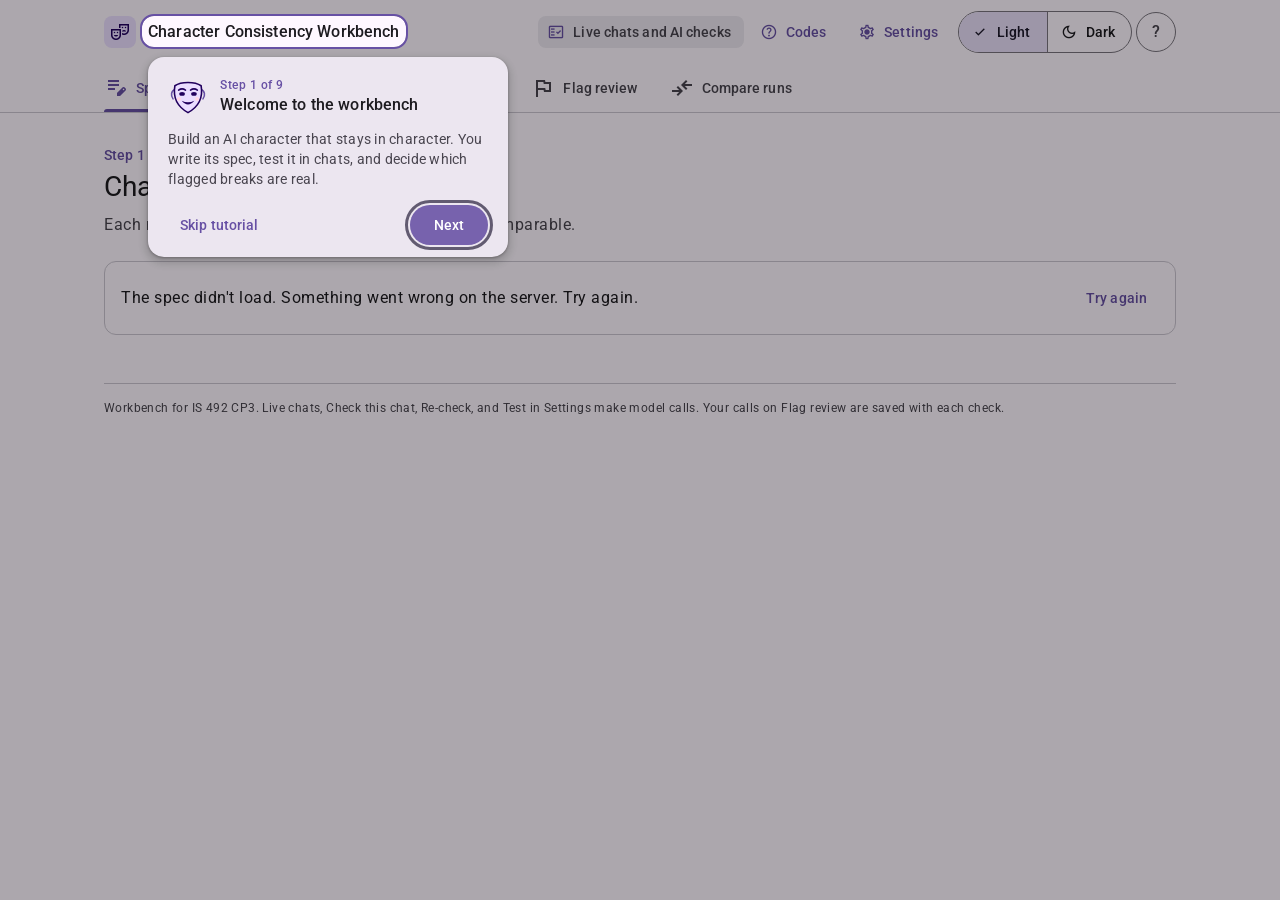
==== commit 43fc3794: "Add dynamic and all-in-one test cases from Prof. Huang's feedback. A stronger model now writes each " ====
--- a/app/static/index.html
+++ b/app/static/index.html
@@ -5,6 +5,8 @@
   <meta name="viewport" content="width=device-width, initial-scale=1">
   <title>Character Consistency Workbench</title>
   <meta name="description" content="Workbench for IS 492 CP3: define, stress-test, diagnose, and repair an AI character.">
+  <!-- The tab icon is the mascot, drawn in the page itself, so it works offline. -->
+  <link rel="icon" type="image/svg+xml" href="data:image/svg+xml,%3Csvg xmlns='http://www.w3.org/2000/svg' viewBox='0 0 64 64'%3E%3Cpath d='M11 20C5 22 4 30 8 35M53 20C59 22 60 30 56 35' fill='none' stroke='%236750a4' stroke-width='3' stroke-linecap='round'/%3E%3Cpath d='M11 14C21 7 43 7 53 14C56 31 50 47 32 57C14 47 8 31 11 14Z' fill='%23eaddff' stroke='%2321005d' stroke-width='3' stroke-linejoin='round'/%3E%3Cpath d='M17 21Q22.5 17 28 21M36 21Q41.5 17 47 21' fill='none' stroke='%2321005d' stroke-width='3' stroke-linecap='round'/%3E%3Cellipse cx='22.5' cy='27' rx='4.5' ry='3' fill='%2321005d'/%3E%3Cellipse cx='41.5' cy='27' rx='4.5' ry='3' fill='%2321005d'/%3E%3Ccircle cx='17.5' cy='35' r='3.2' fill='%23ffd8e4'/%3E%3Ccircle cx='46.5' cy='35' r='3.2' fill='%23ffd8e4'/%3E%3Cpath d='M22 38Q32 50 42 38Q32 43 22 38Z' fill='%2321005d'/%3E%3C/svg%3E">
 
   <link rel="preconnect" href="https://fonts.googleapis.com">
   <link rel="preconnect" href="https://fonts.gstatic.com" crossorigin>
@@ -58,7 +60,11 @@
         </button>
         <button type="button" class="tab" role="tab" id="tab-run" data-screen="run" data-tour="run" aria-controls="panel-run" aria-selected="false" tabindex="-1">
           <span class="icon" aria-hidden="true">forum</span>
-          <span>Run a conversation</span>
+          <span>Run Test Cases</span>
+        </button>
+        <button type="button" class="tab" role="tab" id="tab-free" data-screen="free" data-tour="free" aria-controls="panel-free" aria-selected="false" tabindex="-1">
+          <span class="icon" aria-hidden="true">chat</span>
+          <span>Free Chat</span>
         </button>
         <button type="button" class="tab" role="tab" id="tab-diagnose" data-screen="diagnose" data-tour="diagnose" aria-controls="panel-diagnose" aria-selected="false" tabindex="-1">
           <span class="icon" aria-hidden="true">flag</span>
@@ -92,8 +98,15 @@
 
     <section class="screen" id="panel-run" role="tabpanel" aria-labelledby="tab-run" tabindex="0" hidden>
       <p class="screen__step">Step 2 of 4: Stress-test</p>
-      <h1 class="screen__title" tabindex="-1">Run a conversation</h1>
-      <p class="screen__lede">Run a test script against the spec and watch each reply arrive as the model writes it, or import a saved chat.</p>
+      <h1 class="screen__title" tabindex="-1">Run Test Cases</h1>
+      <p class="screen__lede">A stronger model writes each test case from the character spec, then the character plays it. You can also import a saved chat.</p>
+      <div class="screen__body" data-screen-body></div>
+    </section>
+
+    <section class="screen" id="panel-free" role="tabpanel" aria-labelledby="tab-free" tabindex="0" hidden>
+      <p class="screen__step">Outside the test cases</p>
+      <h1 class="screen__title" tabindex="-1">Free Chat</h1>
+      <p class="screen__lede">Talk with the character in your own words. Nothing you type here is a test case.</p>
       <div class="screen__body" data-screen-body></div>
     </section>
 
@@ -141,8 +154,8 @@
     <h2 class="dialog__headline" id="codes-title">What the codes mean</h2>
     <div class="dialog__content codes">
       <section aria-labelledby="codes-scenarios">
-        <h3 class="codes__title" id="codes-scenarios">Scenarios</h3>
-        <p>T is a typical case, E an edge case, and F a failure case. T1 is a normal chat, T2 reviewing a transcript, E1 a long chat, E2 an emotional chat, F1 "you're an AI," and F2 things Harry can't know yet.</p>
+        <h3 class="codes__title" id="codes-scenarios">Test cases</h3>
+        <p>T is a typical case, E an edge case, and F a failure case. T1 is a normal chat, T2 reviewing a transcript, E1 a long chat, E2 an emotional chat, F1 "you're an AI," and F2 things the spec says the character can't know yet. A1 covers those five tests in one chat, in that order. A2 mixes them. The stronger model writes the lines from the character spec. Custom is a test case you describe.</p>
       </section>
       <section aria-labelledby="codes-lines">
         <h3 class="codes__title" id="codes-lines">Spec lines</h3>
@@ -150,7 +163,7 @@
       </section>
       <section aria-labelledby="codes-chats">
         <h3 class="codes__title" id="codes-chats">Chats</h3>
-        <p>The tool code, then the scenario. CLA is Claude, GPT is ChatGPT, and GEM is Gemini, so CLA-F2 is Claude running F2.</p>
+        <p>The tool code, then the test case. CLA is Claude, GPT is ChatGPT, and GEM is Gemini, so CLA-F2 is Claude running F2.</p>
       </section>
     </div>
     <form method="dialog" class="dialog__actions">
--- a/app/static/styles.css
+++ b/app/static/styles.css
@@ -1606,40 +1606,41 @@
   }
 }
 
-/* The call that leaves no open flag in a chat: three small stars, once */
+/* The call that leaves no open flag in a chat: three small stars, once, for
+   about a second */
 .decor-sparkle {
   position: relative;
   display: inline-block;
   flex: none;
-  width: 28px;
-  height: 24px;
+  width: 36px;
+  height: 30px;
 }
 
 .decor-sparkle__star {
   position: absolute;
-  top: 6px;
+  top: 8px;
   left: 0;
+  width: 16px;
+  height: 16px;
+  fill: var(--md-sys-color-primary);
+  animation: decor-sparkle 1000ms var(--md-sys-motion-easing-emphasized-decelerate) both;
+}
+
+.decor-sparkle__star:nth-child(2) {
+  top: 0;
+  left: 18px;
   width: 12px;
   height: 12px;
-  fill: var(--md-sys-color-primary);
-  animation: decor-sparkle 900ms var(--md-sys-motion-easing-emphasized-decelerate) both;
-}
-
-.decor-sparkle__star:nth-child(2) {
-  top: 0;
-  left: 14px;
+  fill: var(--md-sys-color-tertiary);
+  animation-delay: 100ms;
+}
+
+.decor-sparkle__star:nth-child(3) {
+  top: 19px;
+  left: 21px;
   width: 9px;
   height: 9px;
-  fill: var(--md-sys-color-tertiary);
-  animation-delay: 120ms;
-}
-
-.decor-sparkle__star:nth-child(3) {
-  top: 15px;
-  left: 16px;
-  width: 7px;
-  height: 7px;
-  animation-delay: 240ms;
+  animation-delay: 200ms;
 }
 
 @keyframes decor-sparkle {
@@ -1647,9 +1648,13 @@
     opacity: 0;
     transform: scale(0) rotate(0deg);
   }
-  40% {
+  30% {
     opacity: 1;
-    transform: scale(1) rotate(45deg);
+    transform: scale(1.1) rotate(40deg);
+  }
+  70% {
+    opacity: 1;
+    transform: scale(1) rotate(70deg);
   }
   100% {
     opacity: 0;
@@ -2152,6 +2157,15 @@
   flex: 1 1 11rem;
 }
 
+/* The custom scenario's prompt takes its own row under the menus. */
+.run-setup__prompt {
+  flex: 1 1 100%;
+}
+
+.run-setup__prompt .text-field__input {
+  min-height: 8.5rem;
+}
+
 /* Lines the 40px button up with the middle of the 56px fields */
 .run-setup .btn {
   margin-top: 8px;
@@ -2204,9 +2218,11 @@
   font-variant-numeric: tabular-nums;
 }
 
-.run-progress .linear-progress {
+.run-progress .linear-progress,
+.run-progress .check-progress {
   flex: 1 1 8rem;
   width: auto;
+  margin-top: 0;
 }
 
 /* The chat scrolls on its own, so the controls above it stay in view */
@@ -2470,6 +2486,14 @@
 
 .check-start__body {
   color: var(--md-sys-color-on-surface-variant);
+}
+
+/* The seconds a check or re-check has run, so a slow AI never looks frozen */
+.check-start__elapsed {
+  color: var(--md-sys-color-on-surface-variant);
+  font: var(--type-label-large);
+  letter-spacing: var(--md-sys-typescale-label-large-tracking);
+  font-variant-numeric: tabular-nums;
 }
 
 /* The judge's one call has no steps to count, so the bar only says it's working.
